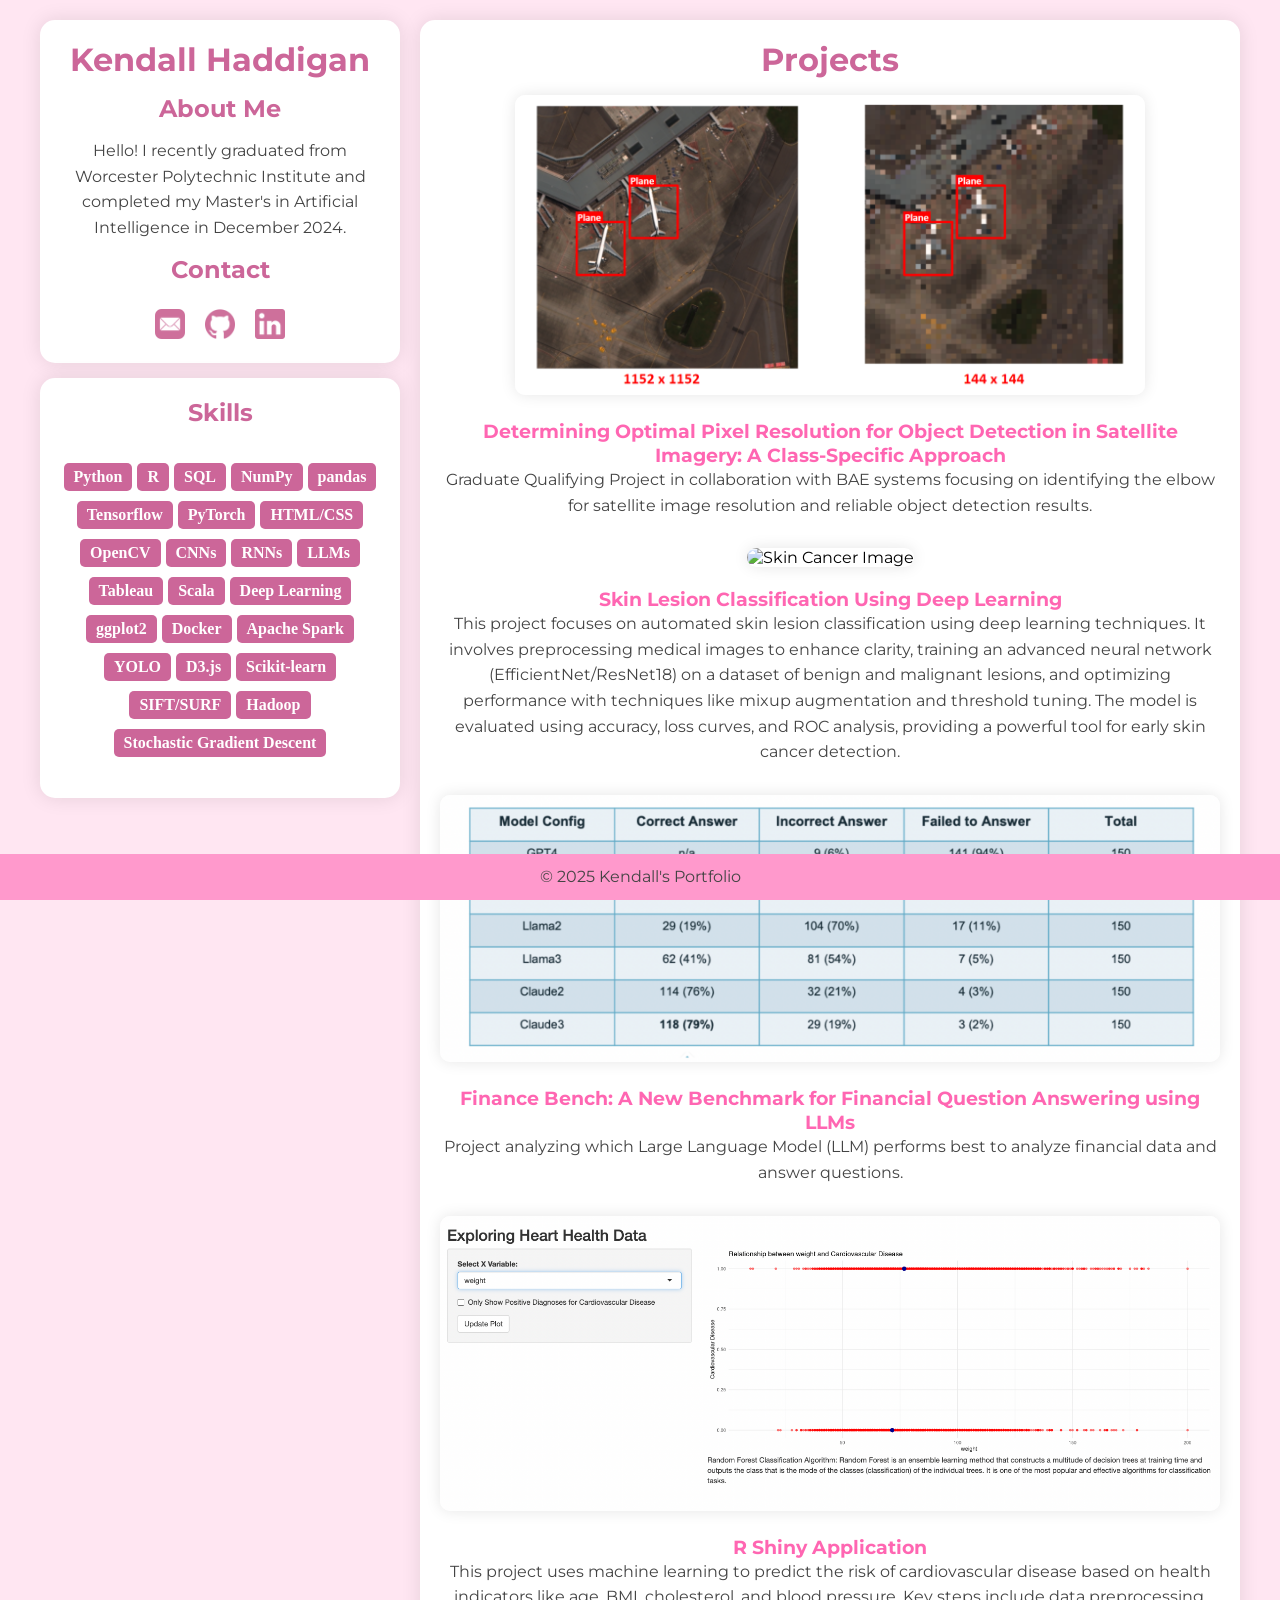
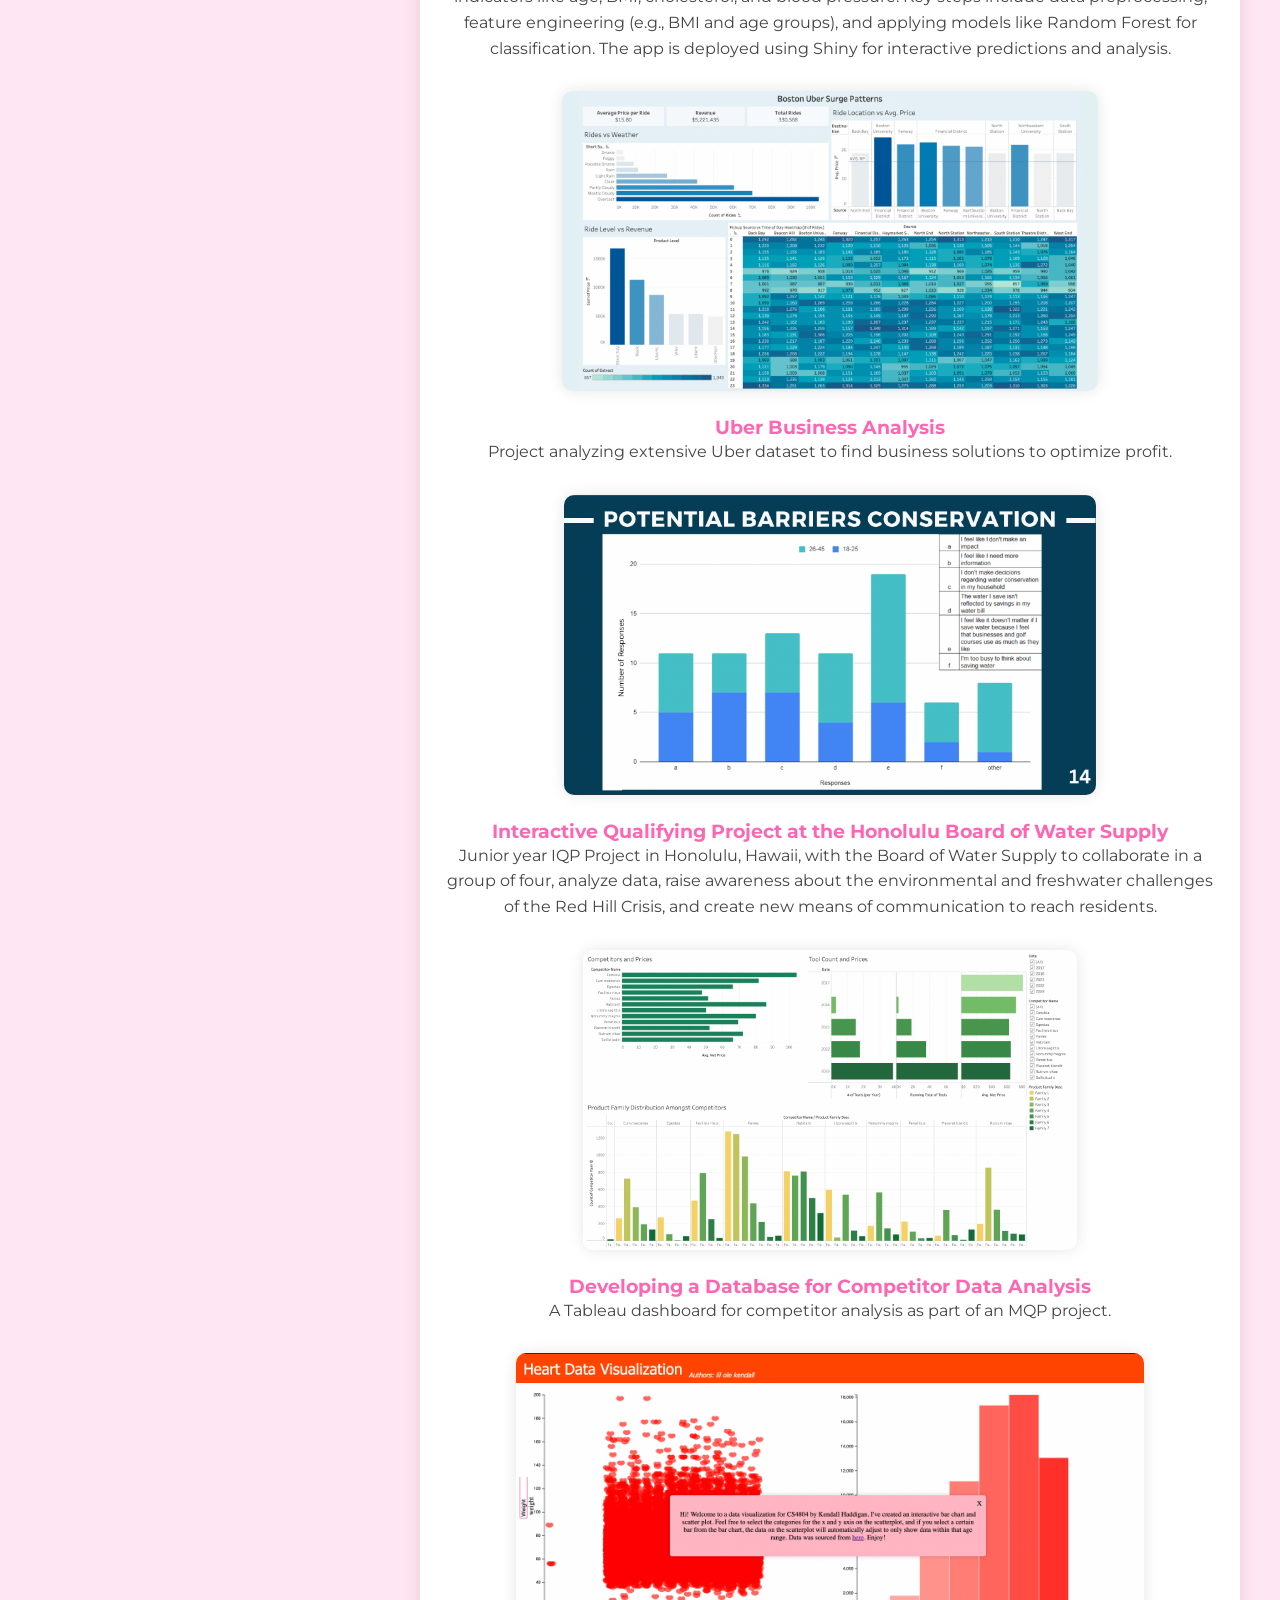
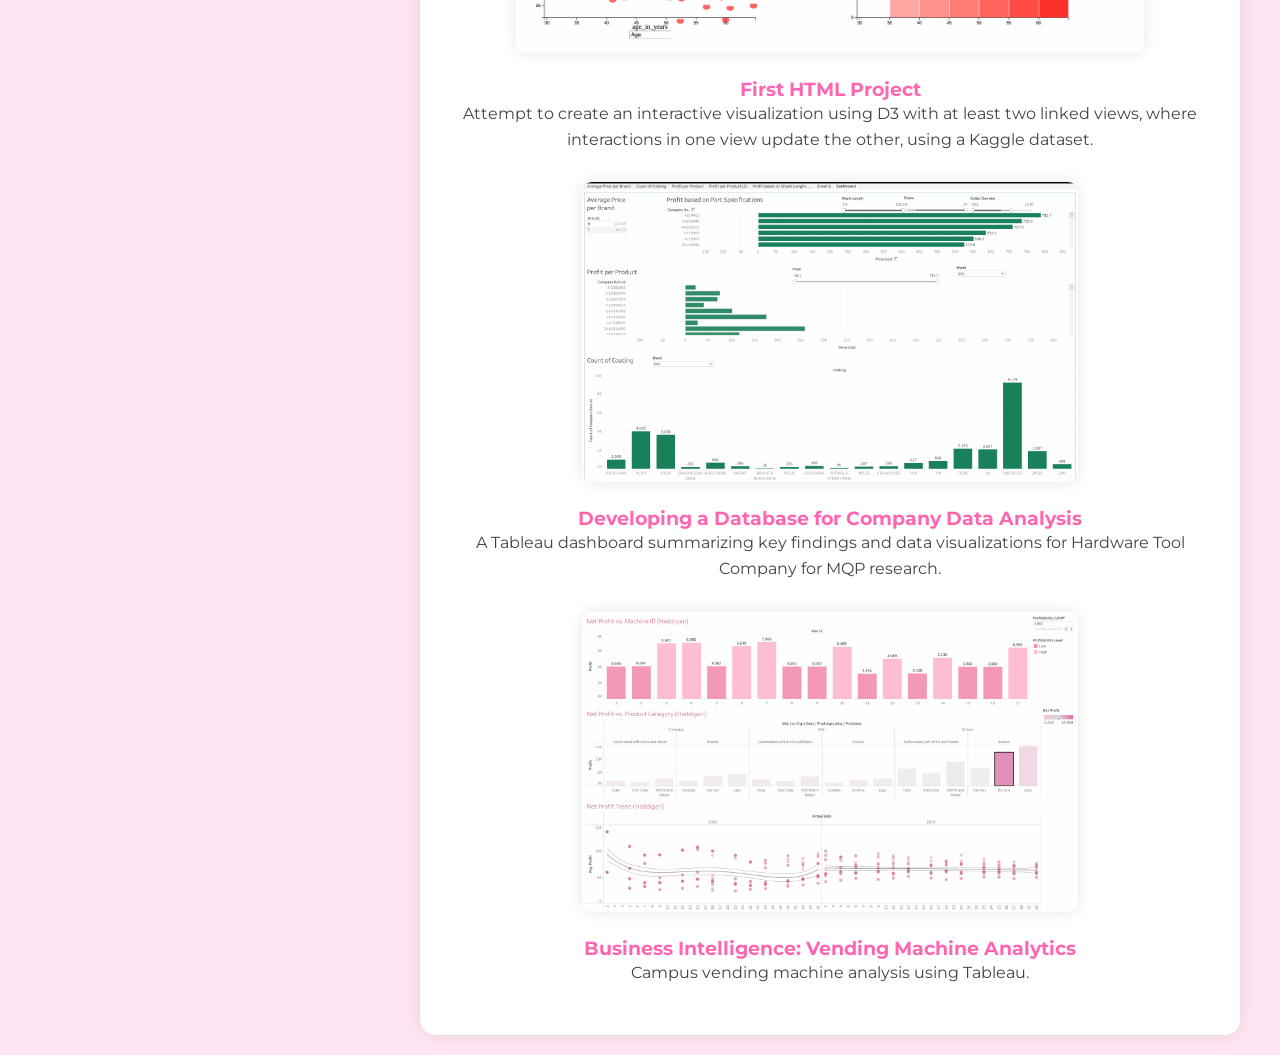
==== index.html @ d8deb527 "index.html" ====
<!DOCTYPE html>
<html lang="en">
<head>
  <meta charset="UTF-8">
  <meta name="viewport" content="width=device-width, initial-scale=1.0">
  <title>Kendall's Portfolio</title>

  <!-- Google Fonts: Montserrat -->
  <link href="https://fonts.googleapis.com/css2?family=Montserrat:wght@300;400;700&display=swap" rel="stylesheet">

  <style>
    body {
      font-family: 'Montserrat', sans-serif;
      background-color: #ffe6f2;
      margin: 0;
      padding: 20px;
      display: flex;
      justify-content: center;
      align-items: flex-start;
      gap: 20px;
      max-width: 1200px;
      margin: 0 auto;
    }

    .side-boxes {
      width: 30%;
      display: flex;
      flex-direction: column;
      gap: 15px;
    }

    .about-contact-box {
      padding: 20px;
      background-color: white;
      border-radius: 15px;
      box-shadow: 0 0 20px rgba(0, 0, 0, 0.1);
      display: flex;
      flex-direction: column;
      gap: 15px;
    }

    .projects-box {
      flex: 1;
      padding: 20px;
      background-color: white;
      border-radius: 15px;
      box-shadow: 0 0 20px rgba(0, 0, 0, 0.1);
      overflow-y: auto;
    }

    h1, h2 {
      color: #cc6699;
      text-align: center;
      margin: 0;
    }

    p {
      color: #444;
      line-height: 1.6;
      text-align: center;
      margin: 0;
    }

    .skills-list {
      text-align: center;
      font-weight: bold;
    }

    .skills-list li {
      font-family: 'Monaco';
      color: white;
      background-color: #cc6699;
      padding: 5px 10px;
      margin: 5px 0;
      display: inline-block;
      border-radius: 5px;
      transition: background-color 0.3s, transform 0.2s;
    }
    
    .skills-list li:hover {
      background-color: #ff99cc; 
      transform: scale(1.05);
      box-shadow: 0 4px 8px rgba(0, 0, 0, 0.2);
    }


    ul {
      list-style-type: none;
      padding: 0;
    }

    .project-item {
      margin-bottom: 30px;
      text-align: center;
    }

    .project-item img {
      max-width: 100%;
      height: auto;
      max-height: 300px;
      margin-bottom: 10px;
      border-radius: 10px;
      box-shadow: 0 0 15px rgba(0, 0, 0, 0.1);
    }

    .project-item a {
      display: block;
      color: #ff66b2;
      font-weight: bold;
      font-size: 1.2rem;
      text-decoration: none;
      margin-top: 10px;
    }

    .project-item a:hover {
      text-decoration: underline;
    }

    .social-icons {
      display: flex;
      justify-content: center;
      gap: 20px;
      margin-top: 10px;
    }

    .social-icons a {
      display: inline-block;
    }

    .social-icons img {
      width: 30px;
      height: 30px;
      filter: invert(54%) sepia(33%) saturate(596%) hue-rotate(280deg) brightness(92%) contrast(95%);
      transition: transform 0.2s, filter 0.2s; 
    }
    
    .social-icons img:hover {
      transform: scale(1.1); /* Scale effect */
      filter: invert(54%) sepia(33%) saturate(596%) hue-rotate(280deg) brightness(120%) contrast(95%); 
    }

    footer {
      text-align: center;
      padding: 10px;
      background-color: #ff99cc;
      color: white;
      position: fixed;
      bottom: 0;
      width: 100%;
    }

    /* Responsive Design */
    @media (max-width: 800px) {
      body {
        flex-direction: column;
        align-items: center;
      }

      .side-boxes, .projects-box {
        width: 100%;
        margin: 15px 0;
      }
    }
  </style>
</head>
<body>

  <div class="side-boxes">
    <div class="about-contact-box">
      <h1>Kendall Haddigan</h1>
      <h2>About Me</h2>
      <p>Hello! I recently graduated from Worcester Polytechnic Institute and completed my Master's in Artificial Intelligence in December 2024.</p>
      
      <h2>Contact</h2>
      <div class="social-icons">
        <a href="mailto:kendall.haddigan@gmail.com" target="_blank">
          <img src="images/square email.png" alt="Email Icon">
        </a>
        <a href="https://github.com/kendallh78" target="_blank">
          <img src="images/github.png" alt="GitHub Icon">
        </a>
        <a href="https://www.linkedin.com/in/kendall-haddigan-3b828a31b/" target="_blank">
          <img src="images/linkedinblack.png" alt="LinkedIn Icon">
        </a>
      </div>
    </div>

    <!-- Skills Box -->
    <div class="about-contact-box">
      <h2>Skills</h2>
      <ul class="skills-list">
        <li>Python</li>
        <li>R</li>
        <li>SQL</li>
        <li>NumPy</li>
        <li>pandas</li>
        <li>Tensorflow</li>
        <li>PyTorch</li>
        <li>HTML/CSS</li>
        <li>OpenCV</li>
        <li>CNNs</li>
        <li>RNNs</li>
        <li>LLMs</li>
        <li>Tableau</li>
        <li>Scala</li>
        <li>Deep Learning</li>
        <li>ggplot2</li>
        <li>Docker</li>
        <li>Apache Spark</li>
        <li>YOLO</li>
        <li>D3.js</li>
        <li>Scikit-learn</li>
        <li>SIFT/SURF</li>
        <li>Hadoop</li>
        <li>Stochastic Gradient Descent</li>

      </ul>
    </div>
  </div>
  
  
  <div class="projects-box">
    <h1>Projects</h1>
    <ul>

    <li class="project-item">
    <img src="images/Satellite Image Object Detection.png" alt="BAE Image">
    <a href="https://github.com/johnprom/bae-systems-gqp-24" target="_blank">Determining Optimal Pixel Resolution for Object Detection in Satellite Imagery: A Class-Specific Approach</a>
    <p>Graduate Qualifying Project in collaboration with BAE systems focusing on identifying the elbow for satellite image resolution and reliable object detection results.</p>
  </li>

  <li class="project-item">
    <img src="Example Hair Removal Preprocessing" alt="Skin Cancer Image">
    <a href="https://github.com/kendallh78/Skin-Cancer-Image-Classification" target="_blank">Skin Lesion Classification Using Deep Learning</a>
    <p>This project focuses on automated skin lesion classification using deep learning techniques. It involves preprocessing medical images to enhance clarity, training an advanced neural network (EfficientNet/ResNet18) on a dataset of benign and malignant lesions, and optimizing performance with techniques like mixup augmentation and threshold tuning. The model is evaluated using accuracy, loss curves, and ROC analysis, providing a powerful tool for early skin cancer detection.</p>
  </li>

  <li class="project-item">
    <img src="images/Financial Questions LLMs.png" alt="Project 7 Image">
    <a href="https://www.overleaf.com/read/skxcwfkbkxyy#6de647" target="_blank">Finance Bench: A New Benchmark for Financial Question Answering using LLMs</a>
    <p>Project analyzing which Large Language Model (LLM) performs best to analyze financial data and answer questions.</p>
  </li>

  <li class="project-item">
    <img src="images/RShiny App.png" alt="Project 1 Image">
    <a href="https://l1l197-kendallh78.shinyapps.io/r_shiny/" target="_blank">R Shiny Application</a>
    <p>This project uses machine learning to predict the risk of cardiovascular disease based on health indicators like age, BMI, cholesterol, and blood pressure. Key steps include data preprocessing, feature engineering (e.g., BMI and age groups), and applying models like Random Forest for classification. The app is deployed using Shiny for interactive predictions and analysis.</p>
  </li>

  <li class="project-item">
    <img src="images/Uber.png" alt="Project 8 Image">
    <a href="https://docs.google.com/presentation/d/1i0IDJRD3Fgem1OZl95vP1CrycOi2n9uCUO3fP23TTro/edit?usp=sharing" target="_blank">Uber Business Analysis</a>
    <p>Project analyzing extensive Uber dataset to find business solutions to optimize profit.</p>
  </li>

  <li class="project-item">
    <img src="images/BWS.png" alt="Project 8 Image">
    <a href="https://wp.wpi.edu/hawaii/enhancing-outreach-to-promote-water-conservation-practices-on-oahu/" target="_blank">Interactive Qualifying Project at the Honolulu Board of Water Supply</a>
    <p>Junior year IQP Project in Honolulu, Hawaii, with the Board of Water Supply to collaborate in a group of four, analyze data, raise awareness about the environmental and freshwater challenges of the Red Hill Crisis, and create new means of communication to reach residents.</p>
  </li>

  <li class="project-item">
    <img src="images/Competitor Dashboard.png" alt="Project 3 Image">
    <a href="https://public.tableau.com/views/MQPCompetitorDashboard/CompetitorAnalysisDashboard" target="_blank">Developing a Database for Competitor Data Analysis</a>
    <p>A Tableau dashboard for competitor analysis as part of an MQP project.</p>
  </li>

  <li class="project-item">
    <img src="images/Heart Data Visualization.png" alt="Project 2 Image">
    <a href="https://well-omniscient-archer.glitch.me/" target="_blank">First HTML Project</a>
    <p>Attempt to create an interactive visualization using D3 with at least two linked views, where interactions in one view update the other, using a Kaggle dataset.</p>
  </li>

  <!-- Remaining projects (if any were missed) -->
  <li class="project-item">
    <img src="images/MQP Dashboard.png" alt="Project 4 Image">
    <a href="https://public.tableau.com/views/MQPTableau/Dashboard" target="_blank">Developing a Database for Company Data Analysis</a>
    <p>A Tableau dashboard summarizing key findings and data visualizations for Hardware Tool Company for MQP research.</p>
  </li>

  <li class="project-item">
    <img src="images/Vending Machine Analytics.png" alt="Project 5 Image">
    <a href="https://public.tableau.com/shared/2TJ4TBJYQ" target="_blank">Business Intelligence: Vending Machine Analytics</a>
    <p>Campus vending machine analysis using Tableau.</p>
  </li>
</ul>

      
  </div>

  <footer>
    <p>&copy; 2025 Kendall's Portfolio</p>
  </footer>

  <script>
    function openEmail() {
      window.open('mailto:kendall.haddigan@gmail.com', '_blank');
    }
  </script>

</body>
</html>
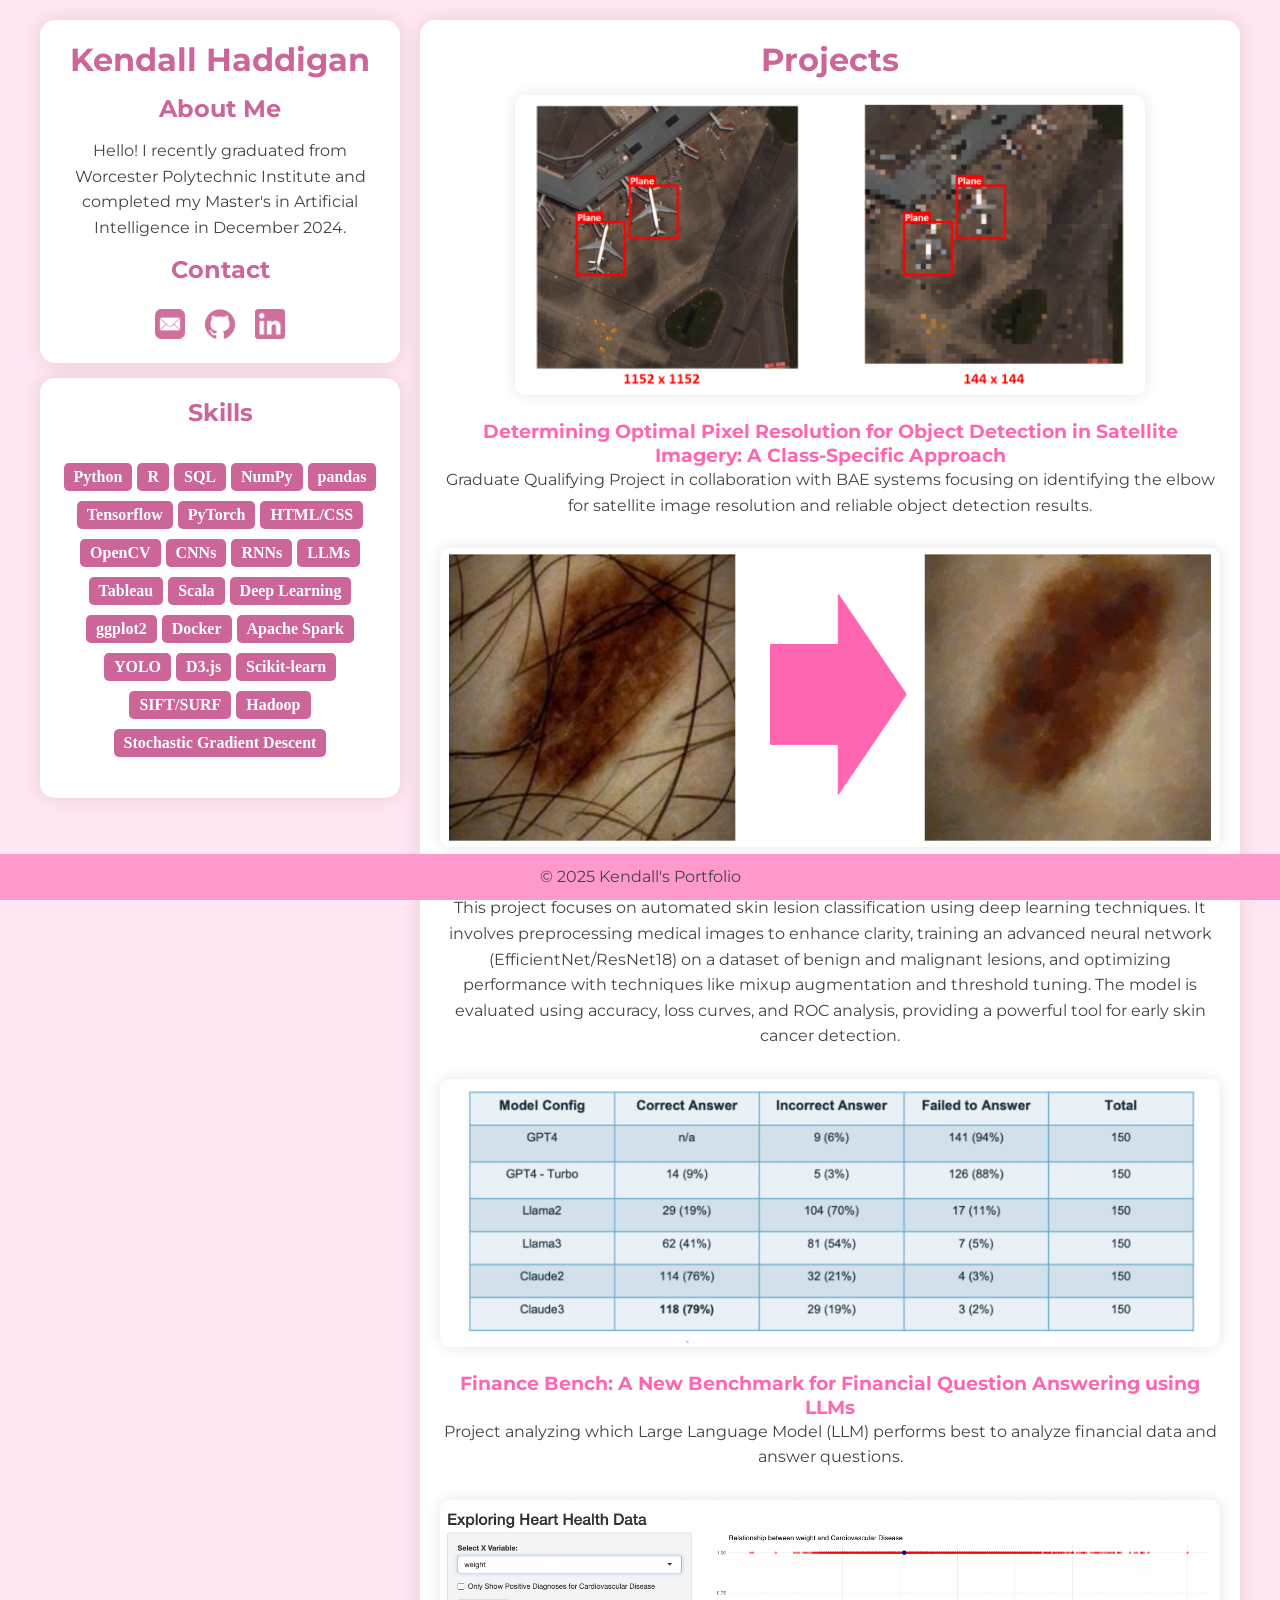
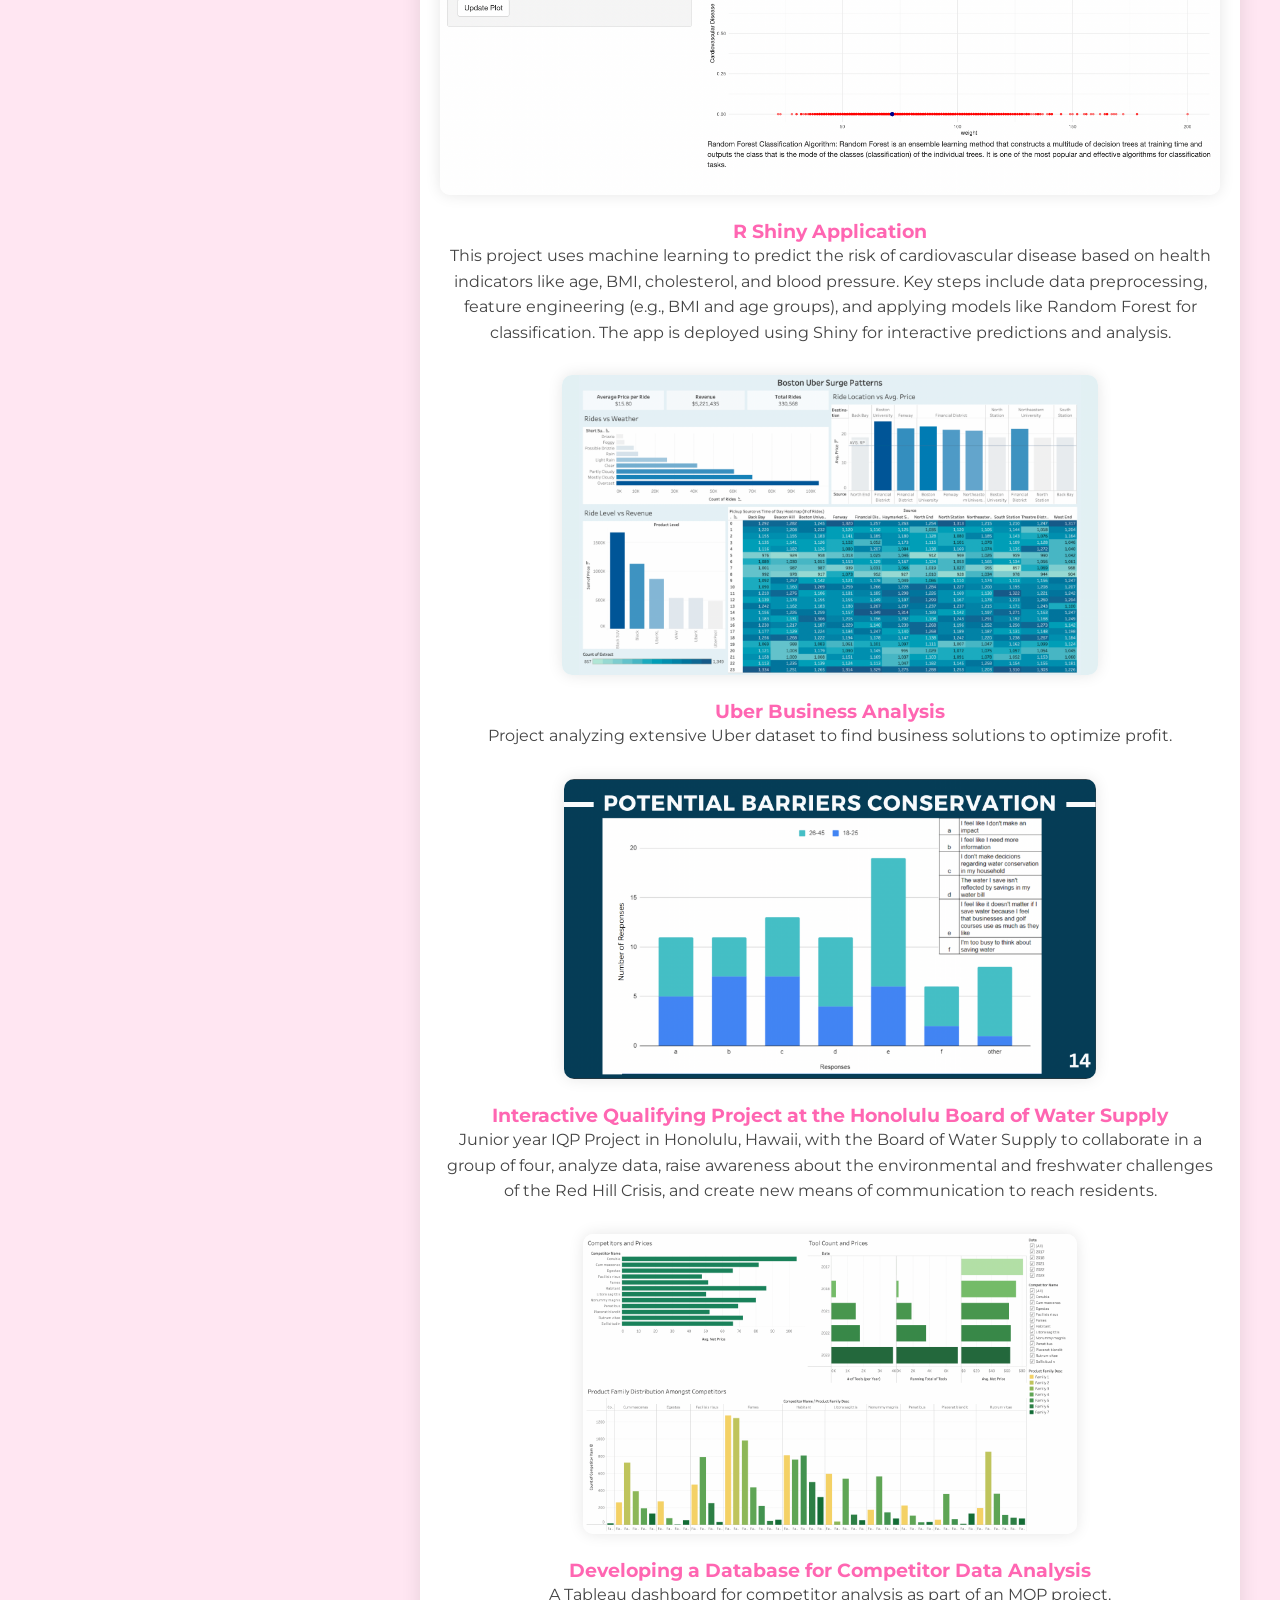
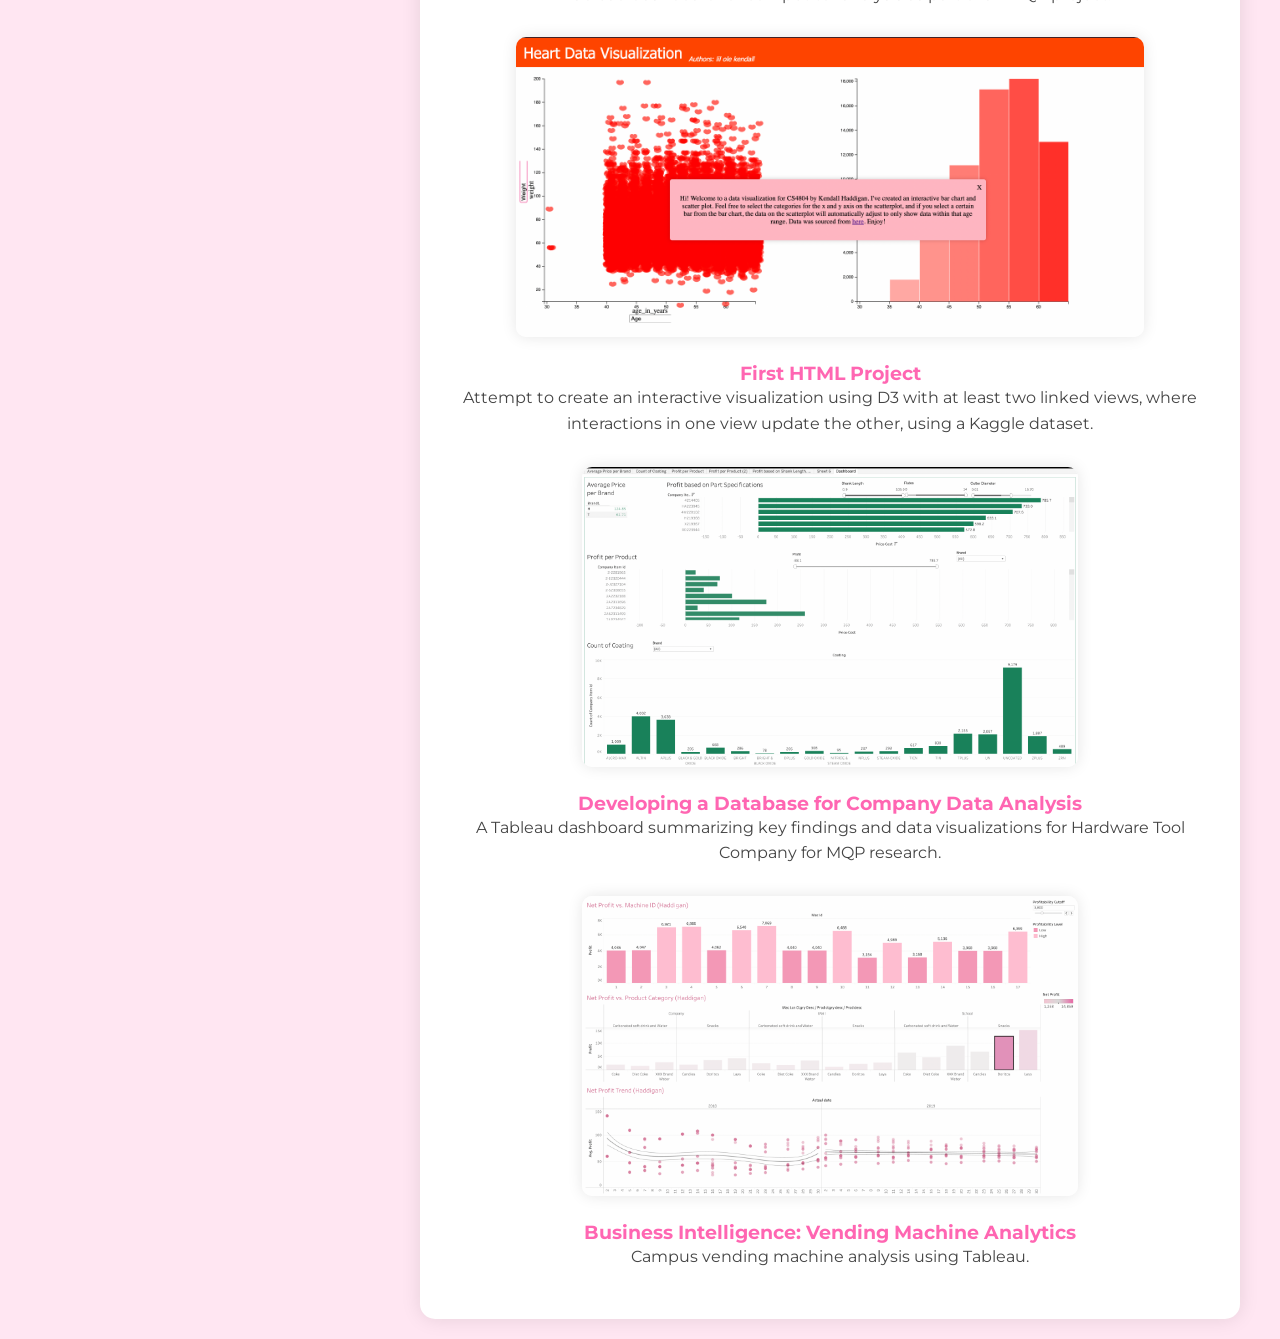
==== commit 2a2f98f1: "index.html" ====
--- a/index.html
+++ b/index.html
@@ -230,7 +230,7 @@
   </li>
 
   <li class="project-item">
-    <img src="Example Hair Removal Preprocessing" alt="Skin Cancer Image">
+    <img src="images/Skin Cancer Preprocessing.png" alt="Skin Cancer Image">
     <a href="https://github.com/kendallh78/Skin-Cancer-Image-Classification" target="_blank">Skin Lesion Classification Using Deep Learning</a>
     <p>This project focuses on automated skin lesion classification using deep learning techniques. It involves preprocessing medical images to enhance clarity, training an advanced neural network (EfficientNet/ResNet18) on a dataset of benign and malignant lesions, and optimizing performance with techniques like mixup augmentation and threshold tuning. The model is evaluated using accuracy, loss curves, and ROC analysis, providing a powerful tool for early skin cancer detection.</p>
   </li>
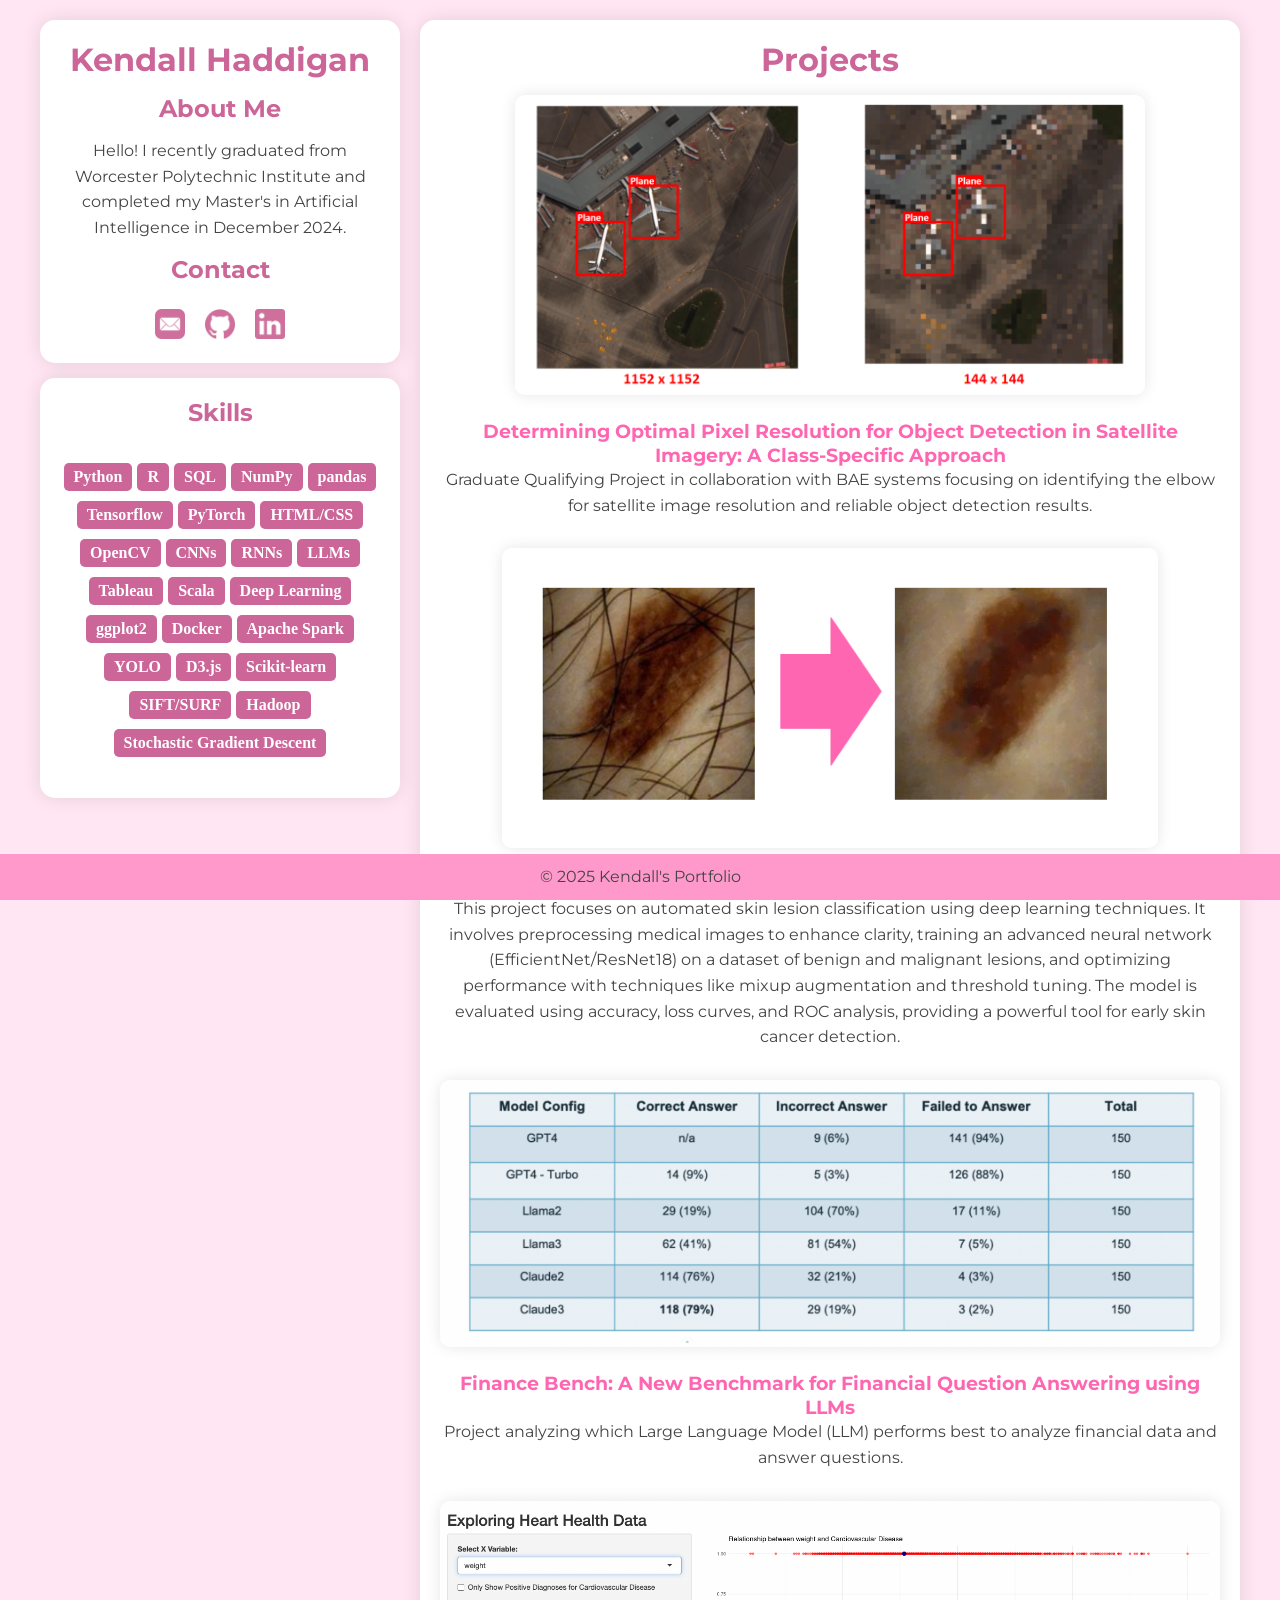
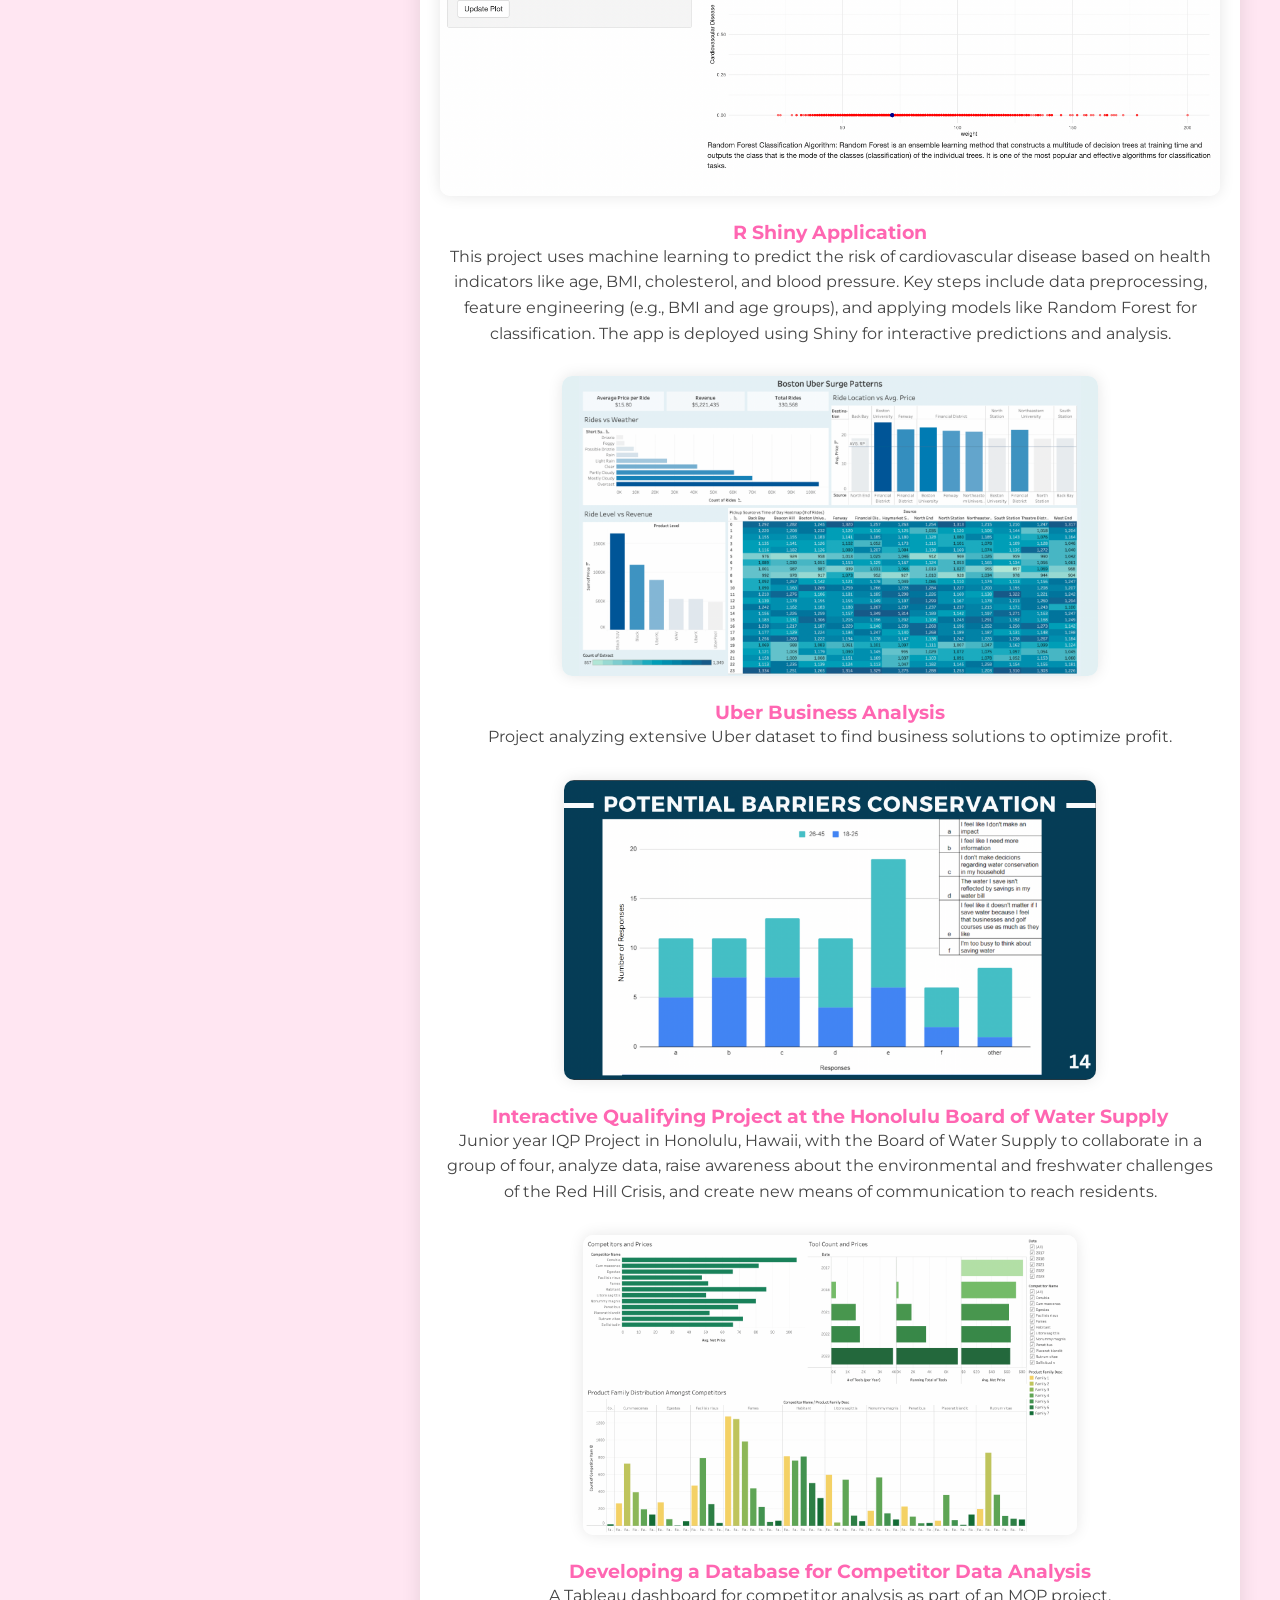
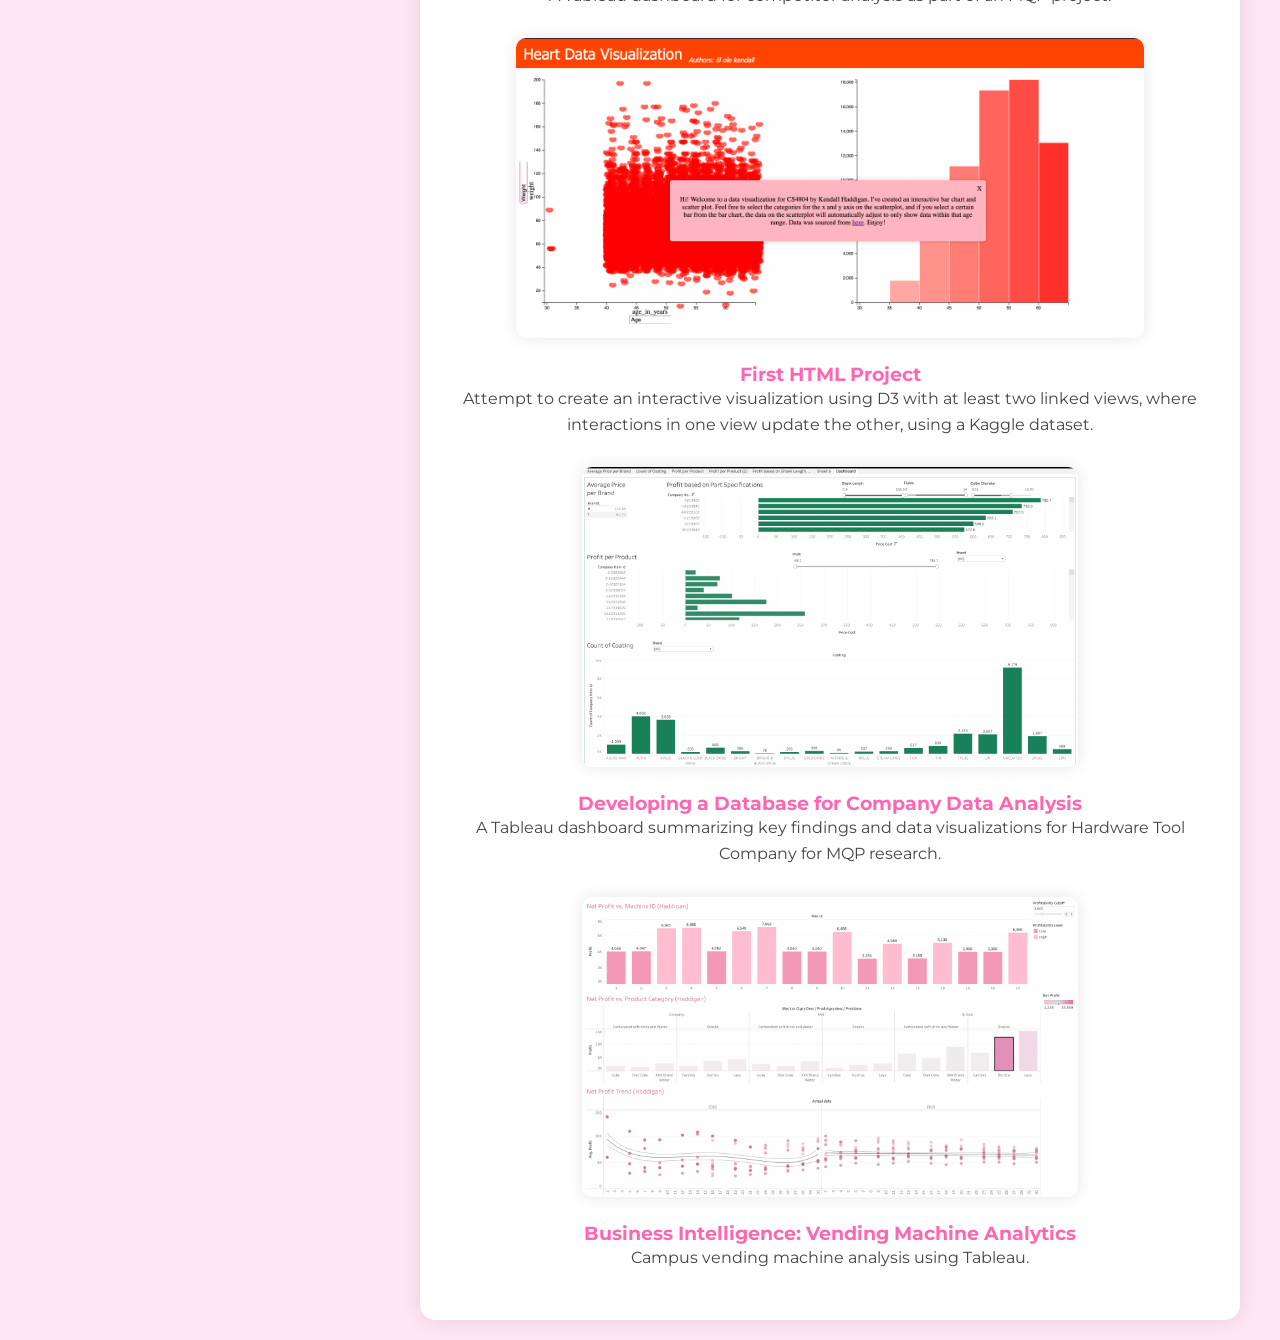
==== commit fb88581c: "index.html" ====
--- a/index.html
+++ b/index.html
@@ -230,7 +230,7 @@
   </li>
 
   <li class="project-item">
-    <img src="images/Skin Cancer Preprocessing.png" alt="Skin Cancer Image">
+    <img src="images/Skin Lesion Preprocess.png" alt="Skin Cancer Image">
     <a href="https://github.com/kendallh78/Skin-Cancer-Image-Classification" target="_blank">Skin Lesion Classification Using Deep Learning</a>
     <p>This project focuses on automated skin lesion classification using deep learning techniques. It involves preprocessing medical images to enhance clarity, training an advanced neural network (EfficientNet/ResNet18) on a dataset of benign and malignant lesions, and optimizing performance with techniques like mixup augmentation and threshold tuning. The model is evaluated using accuracy, loss curves, and ROC analysis, providing a powerful tool for early skin cancer detection.</p>
   </li>
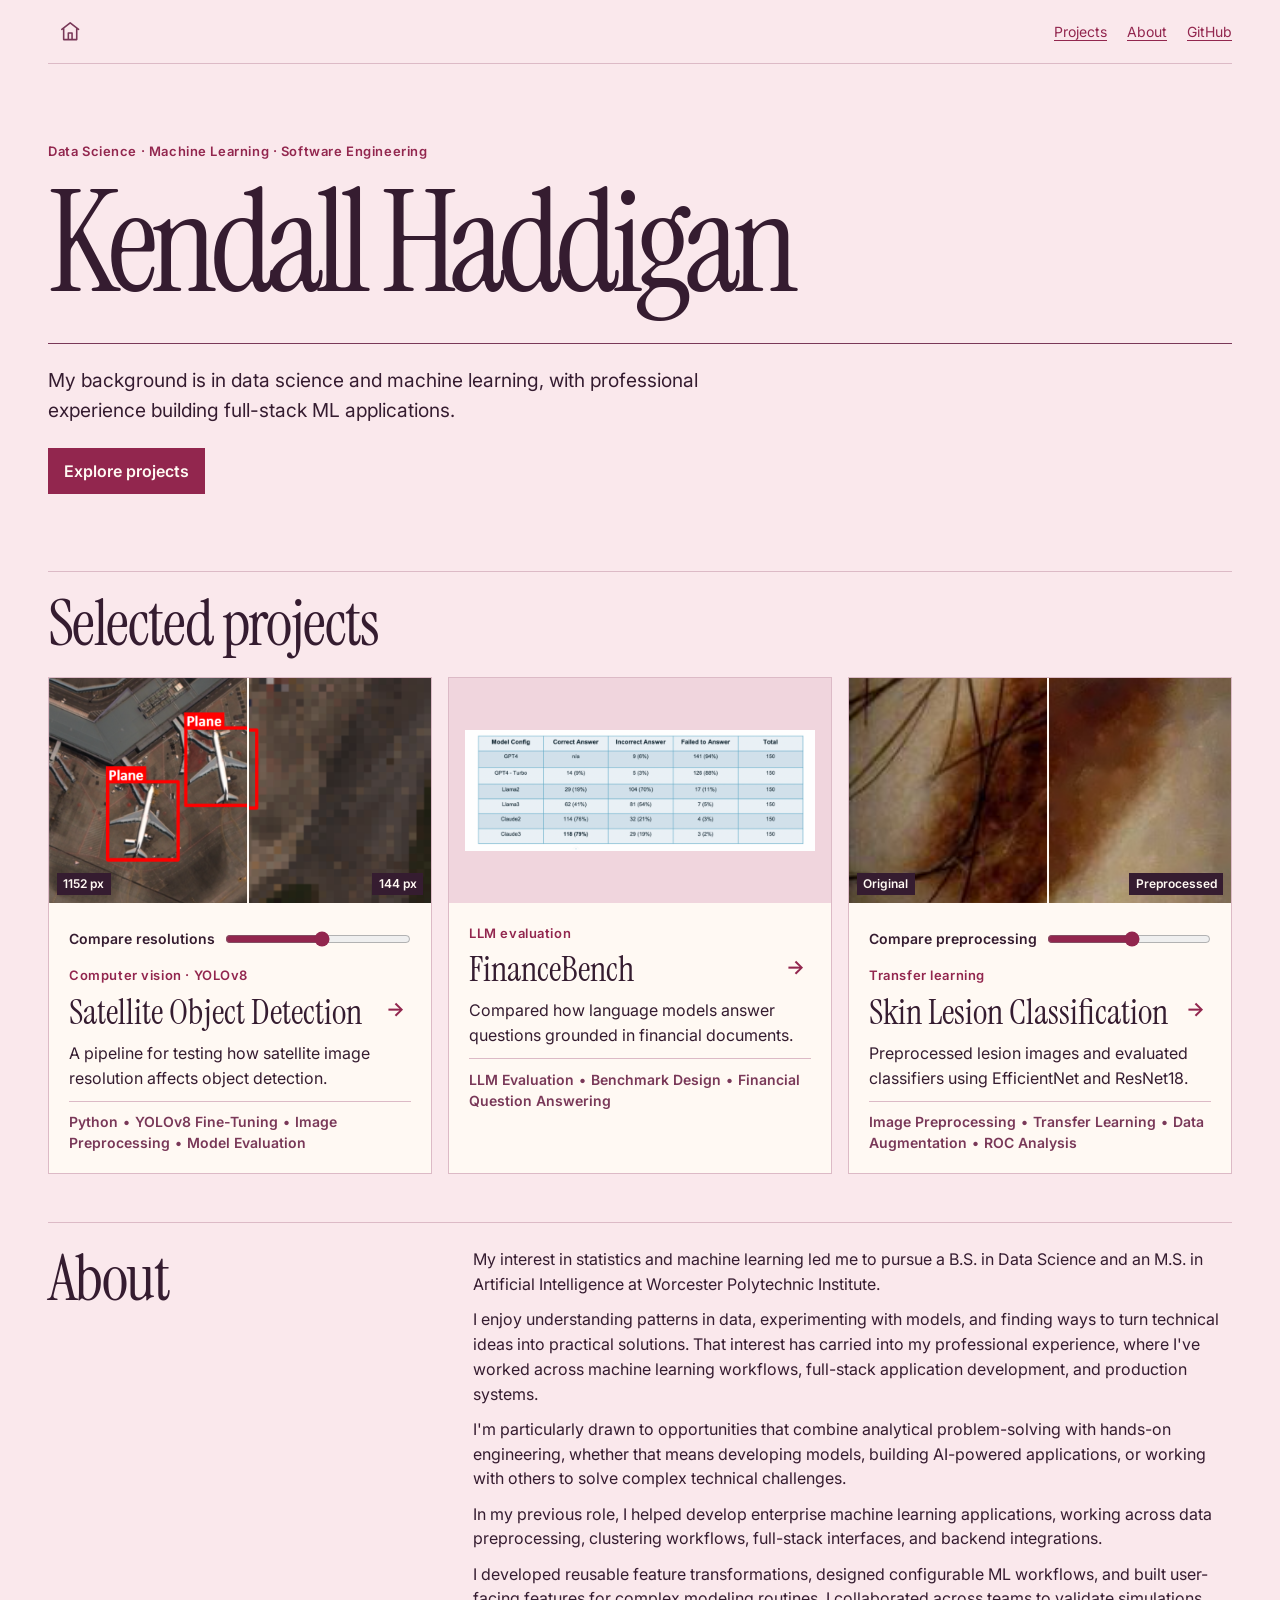
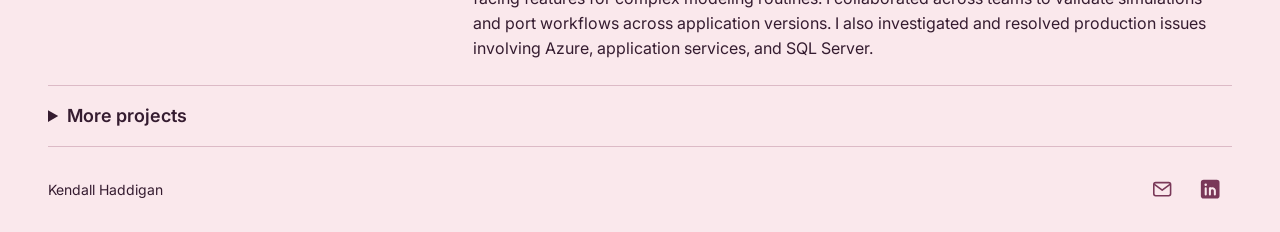
==== commit 52fd1ec1: "redesign" ====
--- a/index.html
+++ b/index.html
@@ -1,302 +1,140 @@
-<!DOCTYPE html>
+<!doctype html>
 <html lang="en">
 <head>
-  <meta charset="UTF-8">
-  <meta name="viewport" content="width=device-width, initial-scale=1.0">
-  <title>Kendall's Portfolio</title>
-
-  <!-- Google Fonts: Montserrat -->
-  <link href="https://fonts.googleapis.com/css2?family=Montserrat:wght@300;400;700&display=swap" rel="stylesheet">
-
-  <style>
-    body {
-      font-family: 'Montserrat', sans-serif;
-      background-color: #ffe6f2;
-      margin: 0;
-      padding: 20px;
-      display: flex;
-      justify-content: center;
-      align-items: flex-start;
-      gap: 20px;
-      max-width: 1200px;
-      margin: 0 auto;
-    }
-
-    .side-boxes {
-      width: 30%;
-      display: flex;
-      flex-direction: column;
-      gap: 15px;
-    }
-
-    .about-contact-box {
-      padding: 20px;
-      background-color: white;
-      border-radius: 15px;
-      box-shadow: 0 0 20px rgba(0, 0, 0, 0.1);
-      display: flex;
-      flex-direction: column;
-      gap: 15px;
-    }
-
-    .projects-box {
-      flex: 1;
-      padding: 20px;
-      background-color: white;
-      border-radius: 15px;
-      box-shadow: 0 0 20px rgba(0, 0, 0, 0.1);
-      overflow-y: auto;
-    }
-
-    h1, h2 {
-      color: #cc6699;
-      text-align: center;
-      margin: 0;
-    }
-
-    p {
-      color: #444;
-      line-height: 1.6;
-      text-align: center;
-      margin: 0;
-    }
-
-    .skills-list {
-      text-align: center;
-      font-weight: bold;
-    }
-
-    .skills-list li {
-      font-family: 'Monaco';
-      color: white;
-      background-color: #cc6699;
-      padding: 5px 10px;
-      margin: 5px 0;
-      display: inline-block;
-      border-radius: 5px;
-      transition: background-color 0.3s, transform 0.2s;
-    }
-    
-    .skills-list li:hover {
-      background-color: #ff99cc; 
-      transform: scale(1.05);
-      box-shadow: 0 4px 8px rgba(0, 0, 0, 0.2);
-    }
-
-
-    ul {
-      list-style-type: none;
-      padding: 0;
-    }
-
-    .project-item {
-      margin-bottom: 30px;
-      text-align: center;
-    }
-
-    .project-item img {
-      max-width: 100%;
-      height: auto;
-      max-height: 300px;
-      margin-bottom: 10px;
-      border-radius: 10px;
-      box-shadow: 0 0 15px rgba(0, 0, 0, 0.1);
-    }
-
-    .project-item a {
-      display: block;
-      color: #ff66b2;
-      font-weight: bold;
-      font-size: 1.2rem;
-      text-decoration: none;
-      margin-top: 10px;
-    }
-
-    .project-item a:hover {
-      text-decoration: underline;
-    }
-
-    .social-icons {
-      display: flex;
-      justify-content: center;
-      gap: 20px;
-      margin-top: 10px;
-    }
-
-    .social-icons a {
-      display: inline-block;
-    }
-
-    .social-icons img {
-      width: 30px;
-      height: 30px;
-      filter: invert(54%) sepia(33%) saturate(596%) hue-rotate(280deg) brightness(92%) contrast(95%);
-      transition: transform 0.2s, filter 0.2s; 
-    }
-    
-    .social-icons img:hover {
-      transform: scale(1.1); /* Scale effect */
-      filter: invert(54%) sepia(33%) saturate(596%) hue-rotate(280deg) brightness(120%) contrast(95%); 
-    }
-
-    footer {
-      text-align: center;
-      padding: 10px;
-      background-color: #ff99cc;
-      color: white;
-      position: fixed;
-      bottom: 0;
-      width: 100%;
-    }
-
-    /* Responsive Design */
-    @media (max-width: 800px) {
-      body {
-        flex-direction: column;
-        align-items: center;
-      }
-
-      .side-boxes, .projects-box {
-        width: 100%;
-        margin: 15px 0;
-      }
-    }
-  </style>
+  <meta charset="utf-8">
+  <meta name="viewport" content="width=device-width, initial-scale=1">
+  <meta name="description" content="Kendall Haddigan’s portfolio of data science, machine learning, and software engineering.">
+  <title>Kendall Haddigan | Data Science, Machine Learning &amp; Software Engineering</title>
+  <link rel="stylesheet" href="./styles.css">
+  <script src="./portfolio.js" defer></script>
 </head>
 <body>
-
-  <div class="side-boxes">
-    <div class="about-contact-box">
-      <h1>Kendall Haddigan</h1>
-      <h2>About Me</h2>
-      <p>Hello! I recently graduated from Worcester Polytechnic Institute and completed my Master's in Artificial Intelligence in December 2024.</p>
-      
-      <h2>Contact</h2>
-      <div class="social-icons">
-        <a href="mailto:kendall.haddigan@gmail.com" target="_blank">
-          <img src="images/square email.png" alt="Email Icon">
-        </a>
-        <a href="https://github.com/kendallh78" target="_blank">
-          <img src="images/github.png" alt="GitHub Icon">
-        </a>
-        <a href="https://www.linkedin.com/in/kendall-haddigan-3b828a31b/" target="_blank">
-          <img src="images/linkedinblack.png" alt="LinkedIn Icon">
-        </a>
+  <a class="skip-link" href="#main">Skip to content</a>
+  <header class="site-header wrap">
+    <a class="home-link" href="./index.html" aria-label="Home">
+      <svg viewBox="0 0 24 24" fill="none" stroke="currentColor" stroke-width="1.7" stroke-linecap="round" stroke-linejoin="round" aria-hidden="true" focusable="false">
+        <path d="m3 10 9-7 9 7M5 9v12h14V9M10 21v-7h4v7"/>
+      </svg>
+    </a>
+    <nav aria-label="Main navigation">
+      <a href="#work">Projects</a>
+      <a href="#about">About</a>
+      <a href="https://github.com/kendallh78">GitHub</a>
+    </nav>
+  </header>
+  <main class="wrap" id="main">
+    <section class="hero" aria-labelledby="name">
+      <div class="hero-copy">
+        <p class="eyebrow">Data Science · Machine Learning · Software Engineering</p>
+        <h1 id="name">Kendall Haddigan</h1>
+        <div class="hero-crease" aria-hidden="true"></div>
+        <p class="intro">My background is in data science and machine learning, with professional experience building full-stack ML applications.</p>
+        <a class="button" href="#work">Explore projects</a>
       </div>
-    </div>
-
-    <!-- Skills Box -->
-    <div class="about-contact-box">
-      <h2>Skills</h2>
-      <ul class="skills-list">
-        <li>Python</li>
-        <li>R</li>
-        <li>SQL</li>
-        <li>NumPy</li>
-        <li>pandas</li>
-        <li>Tensorflow</li>
-        <li>PyTorch</li>
-        <li>HTML/CSS</li>
-        <li>OpenCV</li>
-        <li>CNNs</li>
-        <li>RNNs</li>
-        <li>LLMs</li>
-        <li>Tableau</li>
-        <li>Scala</li>
-        <li>Deep Learning</li>
-        <li>ggplot2</li>
-        <li>Docker</li>
-        <li>Apache Spark</li>
-        <li>YOLO</li>
-        <li>D3.js</li>
-        <li>Scikit-learn</li>
-        <li>SIFT/SURF</li>
-        <li>Hadoop</li>
-        <li>Stochastic Gradient Descent</li>
-
+    </section>
+    <section id="work" aria-labelledby="work-title">
+      <div class="section-heading"><h2 id="work-title">Selected projects</h2></div>
+      <div class="project-grid">
+        <article class="project">
+          <div class="comparison project-image satellite-transition" id="satellite-comparison">
+            <img src="./images/satellite-144.png" alt="Lower-resolution satellite crop with two annotated planes">
+            <img class="comparison-layer" src="./images/satellite-1152.png" alt="Higher-resolution view of the same scene">
+            <span class="comparison-line" aria-hidden="true"></span>
+            <span class="image-label image-label-left" aria-hidden="true">1152 px</span>
+            <span class="image-label image-label-right" aria-hidden="true">144 px</span>
+          </div>
+          <div class="project-copy">
+            <div class="compare-control" hidden>
+              <label for="resolution">Compare resolutions</label>
+              <input id="resolution" type="range" aria-controls="satellite-comparison" data-comparison-label="higher-resolution view" min="0" max="100" value="52" aria-valuetext="52% higher-resolution view">
+            </div>
+            <p class="eyebrow">Computer vision · YOLOv8</p>
+            <div class="project-title">
+              <h3>Satellite Object Detection</h3>
+              <a class="project-arrow" href="./satellite.html" aria-label="Open Satellite Object Detection case study"><span aria-hidden="true">→</span></a>
+            </div>
+            <p>A pipeline for testing how satellite image resolution affects object detection.</p>
+            <p class="project-skills">Python<span class="skill-separator" aria-hidden="true">•</span><span class="skill-pause">, </span>YOLOv8 Fine-Tuning<span class="skill-separator" aria-hidden="true">•</span><span class="skill-pause">, </span>Image Preprocessing<span class="skill-separator" aria-hidden="true">•</span><span class="skill-pause">, </span>Model Evaluation</p>
+          </div>
+        </article>
+        <article class="project">
+          <div class="project-image project-image-paper">
+            <img class="financebench-transition" src="./images/Financial%20Questions%20LLMs.png" alt="Figure from the FinanceBench project" loading="lazy">
+          </div>
+          <div class="project-copy">
+            <p class="eyebrow">LLM evaluation</p>
+            <div class="project-title">
+              <h3>FinanceBench</h3>
+              <a class="project-arrow" href="./financebench.html" aria-label="Open FinanceBench case study"><span aria-hidden="true">→</span></a>
+            </div>
+            <p>Compared how language models answer questions grounded in financial documents.</p>
+            <p class="project-skills">LLM Evaluation<span class="skill-separator" aria-hidden="true">•</span><span class="skill-pause">, </span>Benchmark Design<span class="skill-separator" aria-hidden="true">•</span><span class="skill-pause">, </span>Financial Question Answering</p>
+          </div>
+        </article>
+        <article class="project">
+          <div class="comparison project-image lesion-transition" id="lesion-comparison">
+            <img src="./images/lesion-after.png" alt="Lesion image after hair removal">
+            <img class="comparison-layer" src="./images/lesion-before.png" alt="Original lesion image with hair visible">
+            <span class="comparison-line" aria-hidden="true"></span>
+            <span class="image-label image-label-left" aria-hidden="true">Original</span>
+            <span class="image-label image-label-right" aria-hidden="true">Preprocessed</span>
+          </div>
+          <div class="project-copy">
+            <div class="compare-control" hidden>
+              <label for="lesion-split">Compare preprocessing</label>
+              <input id="lesion-split" type="range" min="0" max="100" value="52" aria-controls="lesion-comparison" data-comparison-label="original image" aria-valuetext="52% original image">
+            </div>
+            <p class="eyebrow">Transfer learning</p>
+            <div class="project-title">
+              <h3>Skin Lesion Classification</h3>
+              <a class="project-arrow" href="./skin-lesion.html" aria-label="Open Skin Lesion Classification case study"><span aria-hidden="true">→</span></a>
+            </div>
+            <p>Preprocessed lesion images and evaluated classifiers using EfficientNet and ResNet18.</p>
+            <p class="project-skills">Image Preprocessing<span class="skill-separator" aria-hidden="true">•</span><span class="skill-pause">, </span>Transfer Learning<span class="skill-separator" aria-hidden="true">•</span><span class="skill-pause">, </span>Data Augmentation<span class="skill-separator" aria-hidden="true">•</span><span class="skill-pause">, </span>ROC Analysis</p>
+          </div>
+        </article>
+      </div>
+    </section>
+    <section class="profile-section" id="about" aria-labelledby="about-title">
+      <h2 id="about-title">About</h2>
+      <div>
+        <p>My interest in statistics and machine learning led me to pursue a B.S. in Data Science and an M.S. in Artificial Intelligence at Worcester Polytechnic Institute.</p>
+        <p>I enjoy understanding patterns in data, experimenting with models, and finding ways to turn technical ideas into practical solutions. That interest has carried into my professional experience, where I've worked across machine learning workflows, full-stack application development, and production systems.</p>
+        <p>I'm particularly drawn to opportunities that combine analytical problem-solving with hands-on engineering, whether that means developing models, building AI-powered applications, or working with others to solve complex technical challenges.</p>
+        <p>In my previous role, I helped develop enterprise machine learning applications, working across data preprocessing, clustering workflows, full-stack interfaces, and backend integrations.</p>
+        <p>I developed reusable feature transformations, designed configurable ML workflows, and built user-facing features for complex modeling routines. I collaborated across teams to validate simulations and port workflows across application versions. I also investigated and resolved production issues involving Azure, application services, and SQL Server.</p>
+      </div>
+    </section>
+    <details class="archive">
+      <summary>More projects</summary>
+      <ul>
+        <li><a href="https://l1l197-kendallh78.shinyapps.io/r_shiny/">R Shiny Application</a><br><span class="project-skills">R<span class="skill-separator" aria-hidden="true">•</span><span class="skill-pause">, </span>Shiny<span class="skill-separator" aria-hidden="true">•</span><span class="skill-pause">, </span>Feature Engineering<span class="skill-separator" aria-hidden="true">•</span><span class="skill-pause">, </span>Random Forest Classification</span></li>
+        <li><a href="https://docs.google.com/presentation/d/1i0IDJRD3Fgem1OZl95vP1CrycOi2n9uCUO3fP23TTro/edit?usp=sharing">Uber Business Analysis</a><br><span class="project-skills">Exploratory Data Analysis<span class="skill-separator" aria-hidden="true">•</span><span class="skill-pause">, </span>Business Analytics</span></li>
+        <li><a href="https://wp.wpi.edu/hawaii/enhancing-outreach-to-promote-water-conservation-practices-on-oahu/">Water Conservation Outreach on Oʻahu</a><br><span class="project-skills">Data Analysis<span class="skill-separator" aria-hidden="true">•</span><span class="skill-pause">, </span>Stakeholder Outreach<span class="skill-separator" aria-hidden="true">•</span><span class="skill-pause">, </span>Research Communication</span></li>
+        <li><a href="https://public.tableau.com/views/MQPCompetitorDashboard/CompetitorAnalysisDashboard">Competitor Data Analysis</a><br><span class="project-skills">Tableau<span class="skill-separator" aria-hidden="true">•</span><span class="skill-pause">, </span>Dashboard Design<span class="skill-separator" aria-hidden="true">•</span><span class="skill-pause">, </span>Competitor Analysis</span></li>
+        <li><a href="https://public.tableau.com/views/MQPTableau/Dashboard">Company Data Analysis</a><br><span class="project-skills">Tableau<span class="skill-separator" aria-hidden="true">•</span><span class="skill-pause">, </span>Data Visualization<span class="skill-separator" aria-hidden="true">•</span><span class="skill-pause">, </span>Dashboard Design</span></li>
+        <li><a href="https://public.tableau.com/shared/2TJ4TBJYQ">Vending Machine Analytics</a><br><span class="project-skills">Tableau<span class="skill-separator" aria-hidden="true">•</span><span class="skill-pause">, </span>Business Intelligence<span class="skill-separator" aria-hidden="true">•</span><span class="skill-pause">, </span>Data Visualization</span></li>
+        <li><a href="./images/Heart%20Data%20Visualization.png">Heart Data Visualization</a><br><span class="project-skills">JavaScript<span class="skill-separator" aria-hidden="true">•</span><span class="skill-pause">, </span>D3.js<span class="skill-separator" aria-hidden="true">•</span><span class="skill-pause">, </span>Linked Visualizations</span></li>
       </ul>
-    </div>
-  </div>
-  
-  
-  <div class="projects-box">
-    <h1>Projects</h1>
-    <ul>
-
-    <li class="project-item">
-    <img src="images/Satellite Image Object Detection.png" alt="BAE Image">
-    <a href="https://github.com/johnprom/bae-systems-gqp-24" target="_blank">Determining Optimal Pixel Resolution for Object Detection in Satellite Imagery: A Class-Specific Approach</a>
-    <p>Graduate Qualifying Project in collaboration with BAE systems focusing on identifying the elbow for satellite image resolution and reliable object detection results.</p>
-  </li>
-
-  <li class="project-item">
-    <img src="images/Skin Lesion Preprocess.png" alt="Skin Cancer Image">
-    <a href="https://github.com/kendallh78/Skin-Cancer-Image-Classification" target="_blank">Skin Lesion Classification Using Deep Learning</a>
-    <p>This project focuses on automated skin lesion classification using deep learning techniques. It involves preprocessing medical images to enhance clarity, training an advanced neural network (EfficientNet/ResNet18) on a dataset of benign and malignant lesions, and optimizing performance with techniques like mixup augmentation and threshold tuning. The model is evaluated using accuracy, loss curves, and ROC analysis, providing a powerful tool for early skin cancer detection.</p>
-  </li>
-
-  <li class="project-item">
-    <img src="images/Financial Questions LLMs.png" alt="Project 7 Image">
-    <a href="https://www.overleaf.com/read/skxcwfkbkxyy#6de647" target="_blank">Finance Bench: A New Benchmark for Financial Question Answering using LLMs</a>
-    <p>Project analyzing which Large Language Model (LLM) performs best to analyze financial data and answer questions.</p>
-  </li>
-
-  <li class="project-item">
-    <img src="images/RShiny App.png" alt="Project 1 Image">
-    <a href="https://l1l197-kendallh78.shinyapps.io/r_shiny/" target="_blank">R Shiny Application</a>
-    <p>This project uses machine learning to predict the risk of cardiovascular disease based on health indicators like age, BMI, cholesterol, and blood pressure. Key steps include data preprocessing, feature engineering (e.g., BMI and age groups), and applying models like Random Forest for classification. The app is deployed using Shiny for interactive predictions and analysis.</p>
-  </li>
-
-  <li class="project-item">
-    <img src="images/Uber.png" alt="Project 8 Image">
-    <a href="https://docs.google.com/presentation/d/1i0IDJRD3Fgem1OZl95vP1CrycOi2n9uCUO3fP23TTro/edit?usp=sharing" target="_blank">Uber Business Analysis</a>
-    <p>Project analyzing extensive Uber dataset to find business solutions to optimize profit.</p>
-  </li>
-
-  <li class="project-item">
-    <img src="images/BWS.png" alt="Project 8 Image">
-    <a href="https://wp.wpi.edu/hawaii/enhancing-outreach-to-promote-water-conservation-practices-on-oahu/" target="_blank">Interactive Qualifying Project at the Honolulu Board of Water Supply</a>
-    <p>Junior year IQP Project in Honolulu, Hawaii, with the Board of Water Supply to collaborate in a group of four, analyze data, raise awareness about the environmental and freshwater challenges of the Red Hill Crisis, and create new means of communication to reach residents.</p>
-  </li>
-
-  <li class="project-item">
-    <img src="images/Competitor Dashboard.png" alt="Project 3 Image">
-    <a href="https://public.tableau.com/views/MQPCompetitorDashboard/CompetitorAnalysisDashboard" target="_blank">Developing a Database for Competitor Data Analysis</a>
-    <p>A Tableau dashboard for competitor analysis as part of an MQP project.</p>
-  </li>
-
-  <li class="project-item">
-    <img src="images/Heart Data Visualization.png" alt="Project 2 Image">
-    <a href="https://well-omniscient-archer.glitch.me/" target="_blank">First HTML Project</a>
-    <p>Attempt to create an interactive visualization using D3 with at least two linked views, where interactions in one view update the other, using a Kaggle dataset.</p>
-  </li>
-
-  <!-- Remaining projects (if any were missed) -->
-  <li class="project-item">
-    <img src="images/MQP Dashboard.png" alt="Project 4 Image">
-    <a href="https://public.tableau.com/views/MQPTableau/Dashboard" target="_blank">Developing a Database for Company Data Analysis</a>
-    <p>A Tableau dashboard summarizing key findings and data visualizations for Hardware Tool Company for MQP research.</p>
-  </li>
-
-  <li class="project-item">
-    <img src="images/Vending Machine Analytics.png" alt="Project 5 Image">
-    <a href="https://public.tableau.com/shared/2TJ4TBJYQ" target="_blank">Business Intelligence: Vending Machine Analytics</a>
-    <p>Campus vending machine analysis using Tableau.</p>
-  </li>
-</ul>
-
-      
-  </div>
-
-  <footer>
-    <p>&copy; 2025 Kendall's Portfolio</p>
+    </details>
+  </main>
+  <footer class="site-footer wrap">
+    <span>Kendall Haddigan</span>
+    <nav class="footer-contact" aria-label="Contact">
+      <a href="mailto:kendall.haddigan@gmail.com" aria-label="Email Kendall">
+        <svg viewBox="0 0 24 24" fill="none" stroke="currentColor" stroke-width="1.7" stroke-linecap="round" stroke-linejoin="round" aria-hidden="true" focusable="false">
+          <rect x="3" y="5" width="18" height="14" rx="2"/>
+          <path d="m4 7 8 6 8-6"/>
+        </svg>
+      </a>
+      <a href="https://www.linkedin.com/in/kendall-haddigan-3b828a31b/" aria-label="Kendall on LinkedIn">
+        <svg viewBox="0 0 24 24" aria-hidden="true" focusable="false">
+          <rect x="2" y="2" width="20" height="20" rx="3" fill="currentColor"/>
+          <circle cx="7.2" cy="7.3" r="1.35" fill="var(--blush)"/>
+          <path d="M7.2 11v6.6m4.5 0V11m0 2.5c0-3.1 5.3-3.4 5.3.2v3.9" fill="none" stroke="var(--blush)" stroke-width="2.2" stroke-linecap="round"/>
+        </svg>
+      </a>
+    </nav>
   </footer>
-
-  <script>
-    function openEmail() {
-      window.open('mailto:kendall.haddigan@gmail.com', '_blank');
-    }
-  </script>
-
 </body>
 </html>
--- a/styles.css
+++ b/styles.css
@@ -0,0 +1,168 @@
+@import url("https://fonts.googleapis.com/css2?family=Instrument+Serif:ital@0;1&family=Inter:wght@400;500;600;700&display=swap");
+
+:root {
+  --blush: #fae8ec;
+  --cream: #fff9f3;
+  --plum: #351c30;
+  --skill-plum: #793858;
+  --berry: #92264e;
+  --line: #dcbac6;
+  --serif: "Instrument Serif", Georgia, serif;
+  font-family: "Inter", system-ui, sans-serif;
+  color: var(--plum);
+  background: var(--blush);
+  line-height: 1.55;
+}
+* { box-sizing: border-box; }
+body, h1, h2, h3, p, figure { margin: 0; }
+a { color: var(--berry); text-underline-offset: .24em; }
+a:focus-visible, summary:focus-visible, input:focus-visible { outline: 2px solid var(--berry); outline-offset: 4px; }
+.wrap { width: min(100% - 3rem, 74rem); margin-inline: auto; }
+.skip-link { position: absolute; left: 1rem; top: 1rem; padding: .6rem 1rem; background: var(--cream); transform: translateY(-200%); }
+.skip-link:focus { transform: none; z-index: 10; }
+.site-header, .site-footer {
+  display: flex;
+  align-items: center;
+  justify-content: space-between;
+  flex-wrap: wrap;
+  gap: .6rem 1.5rem;
+  padding-block: 1.3rem;
+}
+.site-header { padding-block: .6rem; border-bottom: 1px solid var(--line); }
+.site-header nav, .site-footer nav { display: flex; flex-wrap: wrap; gap: .4rem 1.25rem; }
+.site-header a, .site-footer { font-size: .875rem; }
+.home-link { display: grid; place-items: center; width: 2.75rem; height: 2.75rem; color: var(--skill-plum); }
+.home-link:hover { color: var(--berry); }
+.home-link svg { display: block; width: 1.4rem; height: 1.4rem; }
+.hero {
+  position: relative;
+  isolation: isolate;
+  overflow: hidden;
+  padding: clamp(2.8rem, 6vw, 5rem) 0;
+}
+.hero h1 { line-height: .95; }
+.hero .intro { max-width: 56ch; }
+.hero-crease {
+  height: 1px;
+  margin-top: clamp(1rem, 3vw, 2rem);
+  background: var(--skill-plum);
+  transform-origin: left center;
+}
+h1, h2, h3 { font-family: var(--serif); font-weight: 400; line-height: 1; }
+h1 { font-size: clamp(4.4rem, 11vw, 9.5rem); letter-spacing: -.05em; line-height: .82; }
+h2 { font-size: clamp(2.5rem, 5vw, 4.1rem); letter-spacing: -.025em; }
+h3 { font-size: clamp(1.65rem, 2.7vw, 2.35rem); }
+.eyebrow { color: var(--berry); font-size: .8125rem; font-weight: 600; letter-spacing: .045em; }
+.hero .eyebrow, .case-header .eyebrow { margin-bottom: 1rem; }
+.intro { max-width: 40ch; margin-block: 1.4rem; font-size: clamp(1rem, 2vw, 1.2rem); }
+.button { display: inline-block; background: var(--berry); color: var(--cream); padding: .65rem 1rem; text-decoration: none; font-weight: 600; }
+.button:hover { background: var(--plum); }
+.section-heading { border-top: 1px solid var(--line); padding-block: 1.3rem; }
+.project-grid { display: grid; grid-template-columns: repeat(3, minmax(0, 1fr)); gap: 1rem; }
+.project { border: 1px solid var(--line); background: var(--cream); min-width: 0; }
+.project-image { aspect-ratio: 1.7; }
+.project-image-paper { background: #f0d5dd; display: grid; place-items: center; padding: 1rem; }
+.project-image-paper img { display: block; width: 100%; max-height: 100%; object-fit: contain; }
+.project-copy { display: grid; align-content: start; gap: .65rem; padding: 1rem 1.1rem 1.3rem; }
+.project-copy a { justify-self: start; font-weight: 600; }
+.project-skills { color: var(--skill-plum); font-size: .875rem; font-weight: 600; line-height: 1.5; }
+.skill-separator { margin-inline: .35em; }
+.skill-pause { position: absolute; width: 1px; height: 1px; overflow: hidden; clip-path: inset(50%); white-space: nowrap; }
+.project-title { display: grid; grid-template-columns: minmax(0, 1fr) auto; align-items: start; gap: .25rem; }
+.project-copy .project-arrow {
+  display: grid;
+  place-items: center;
+  width: 2rem;
+  min-height: 1.65rem;
+  color: var(--berry);
+  font-size: 1.25rem;
+  line-height: 1;
+  text-decoration: none;
+}
+.project-arrow:hover { color: var(--plum); text-decoration: underline; }
+@media (pointer: coarse) {
+  .project-copy .project-arrow { width: 2.75rem; min-height: 2.75rem; }
+}
+.project-copy .project-skills { border-top: 1px solid var(--line); padding-top: .6rem; }
+.comparison { position: relative; overflow: hidden; --split: 52%; background: var(--plum); }
+.comparison img { width: 100%; height: 100%; display: block; object-fit: cover; object-position: center 43%; }
+.comparison-layer { position: absolute; inset: 0; clip-path: inset(0 calc(100% - var(--split)) 0 0); }
+.comparison-line { position: absolute; inset-block: 0; left: var(--split); width: 2px; background: var(--cream); transform: translateX(-50%); }
+.image-label { position: absolute; bottom: .5rem; font: 600 .75rem/1.4 "Inter", sans-serif; padding: .15rem .4rem; background: var(--plum); color: var(--cream); }
+.image-label-left { left: .5rem; }
+.image-label-right { right: .5rem; }
+.compare-control:not([hidden]) { display: flex; gap: .4rem .65rem; align-items: center; flex-wrap: wrap; }
+.compare-control label { font-size: .875rem; font-weight: 600; }
+.compare-control input { flex: 1 1 5rem; min-width: 0; width: 100%; min-height: 2rem; margin: 0; accent-color: var(--berry); }
+.profile-section { display: grid; grid-template-columns: .7fr 1.3fr; gap: 1rem; border-top: 1px solid var(--line); margin-top: 3rem; padding-block: 1.5rem; }
+.profile-section p + p { margin-top: .65rem; }
+.archive { border-top: 1px solid var(--line); padding-block: 1rem; }
+.archive summary { cursor: pointer; font-size: 1.125rem; font-weight: 600; }
+.archive .project-skills { font-size: 1rem; }
+.archive li + li { margin-top: .75rem; }
+.site-footer { border-top: 1px solid var(--line); }
+.site-footer .footer-contact { gap: .25rem; }
+.footer-contact a { display: grid; place-items: center; width: 2.75rem; height: 2.75rem; color: var(--skill-plum); }
+.footer-contact a:hover { color: var(--berry); }
+.footer-contact svg { display: block; width: 1.4rem; height: 1.4rem; }
+.case-header { padding-block: 2.5rem .6rem; }
+.case-header h1 { font-size: clamp(3.3rem, 9vw, 7rem); line-height: .95; }
+.case-study figure { width: min(100%, 46rem); }
+.case-image { aspect-ratio: 1.32; border: 1px solid var(--line); }
+.case-study figcaption { padding-top: .55rem; }
+.case-study figcaption p { margin-top: .6rem; }
+.case-method { max-width: 46rem; padding-block: 2rem; }
+.case-project-figure img { display: block; width: 100%; height: auto; border: 1px solid var(--line); }
+.case-method > p { margin-block: .75rem; }
+.case-method li + li { margin-top: .45rem; }
+
+@media (prefers-reduced-motion: no-preference) {
+  html { scroll-behavior: smooth; }
+  @view-transition { navigation: auto; }
+  .satellite-transition { view-transition-name: satellite-comparison; }
+  .lesion-transition { view-transition-name: lesion-comparison; }
+  .financebench-transition { view-transition-name: financebench-image; }
+  ::view-transition-group(financebench-image),
+  ::view-transition-group(satellite-comparison),
+  ::view-transition-group(lesion-comparison) { animation-duration: 360ms; }
+  ::view-transition-old(root), ::view-transition-new(root) { animation-duration: 210ms; }
+  .hero::before {
+    content: "";
+    position: absolute;
+    z-index: -1;
+    inset: 0;
+    pointer-events: none;
+    background: linear-gradient(90deg, transparent 0%, #f3ccd8 71%, #eab1c4 100%);
+    animation: sweep-rose 820ms cubic-bezier(.2, .7, .3, 1) both;
+  }
+  .hero-crease { animation: draw-crease 820ms cubic-bezier(.2, .7, .3, 1) both; }
+  .project-arrow { transition: color 160ms ease; }
+  .button { transition: background-color 160ms ease; }
+  .project { transition: border-color 180ms ease, box-shadow 180ms ease; }
+  .project:hover, .project:focus-within { border-color: var(--berry); box-shadow: 0 .45rem 1rem #351c3010; }
+}
+@keyframes draw-crease {
+  from { transform: scaleX(0); }
+  76%, to { transform: scaleX(1); }
+}
+@keyframes sweep-rose {
+  from { clip-path: inset(0 100% 0 0); opacity: 1; }
+  76% { clip-path: inset(0); opacity: .75; }
+  to { clip-path: inset(0); opacity: 0; }
+}
+@media (min-width: 70rem) {
+  .project-copy { padding: 1.25rem; }
+}
+@media (max-width: 50rem) {
+  .project-grid { grid-template-columns: 1fr; }
+  .project { display: grid; grid-template-columns: minmax(0, .85fr) minmax(0, 1.15fr); }
+  .project-image { min-width: 0; aspect-ratio: auto; }
+  .project .comparison img { position: absolute; inset: 0; }
+}
+@media (max-width: 36rem) {
+  .wrap { width: calc(100% - 2rem); }
+  .hero h1 { font-size: clamp(3rem, 10.5vw, 4.1rem); }
+  .project { display: block; }
+  .project-image { aspect-ratio: 1.7; }
+  .profile-section { grid-template-columns: 1fr; }
+}
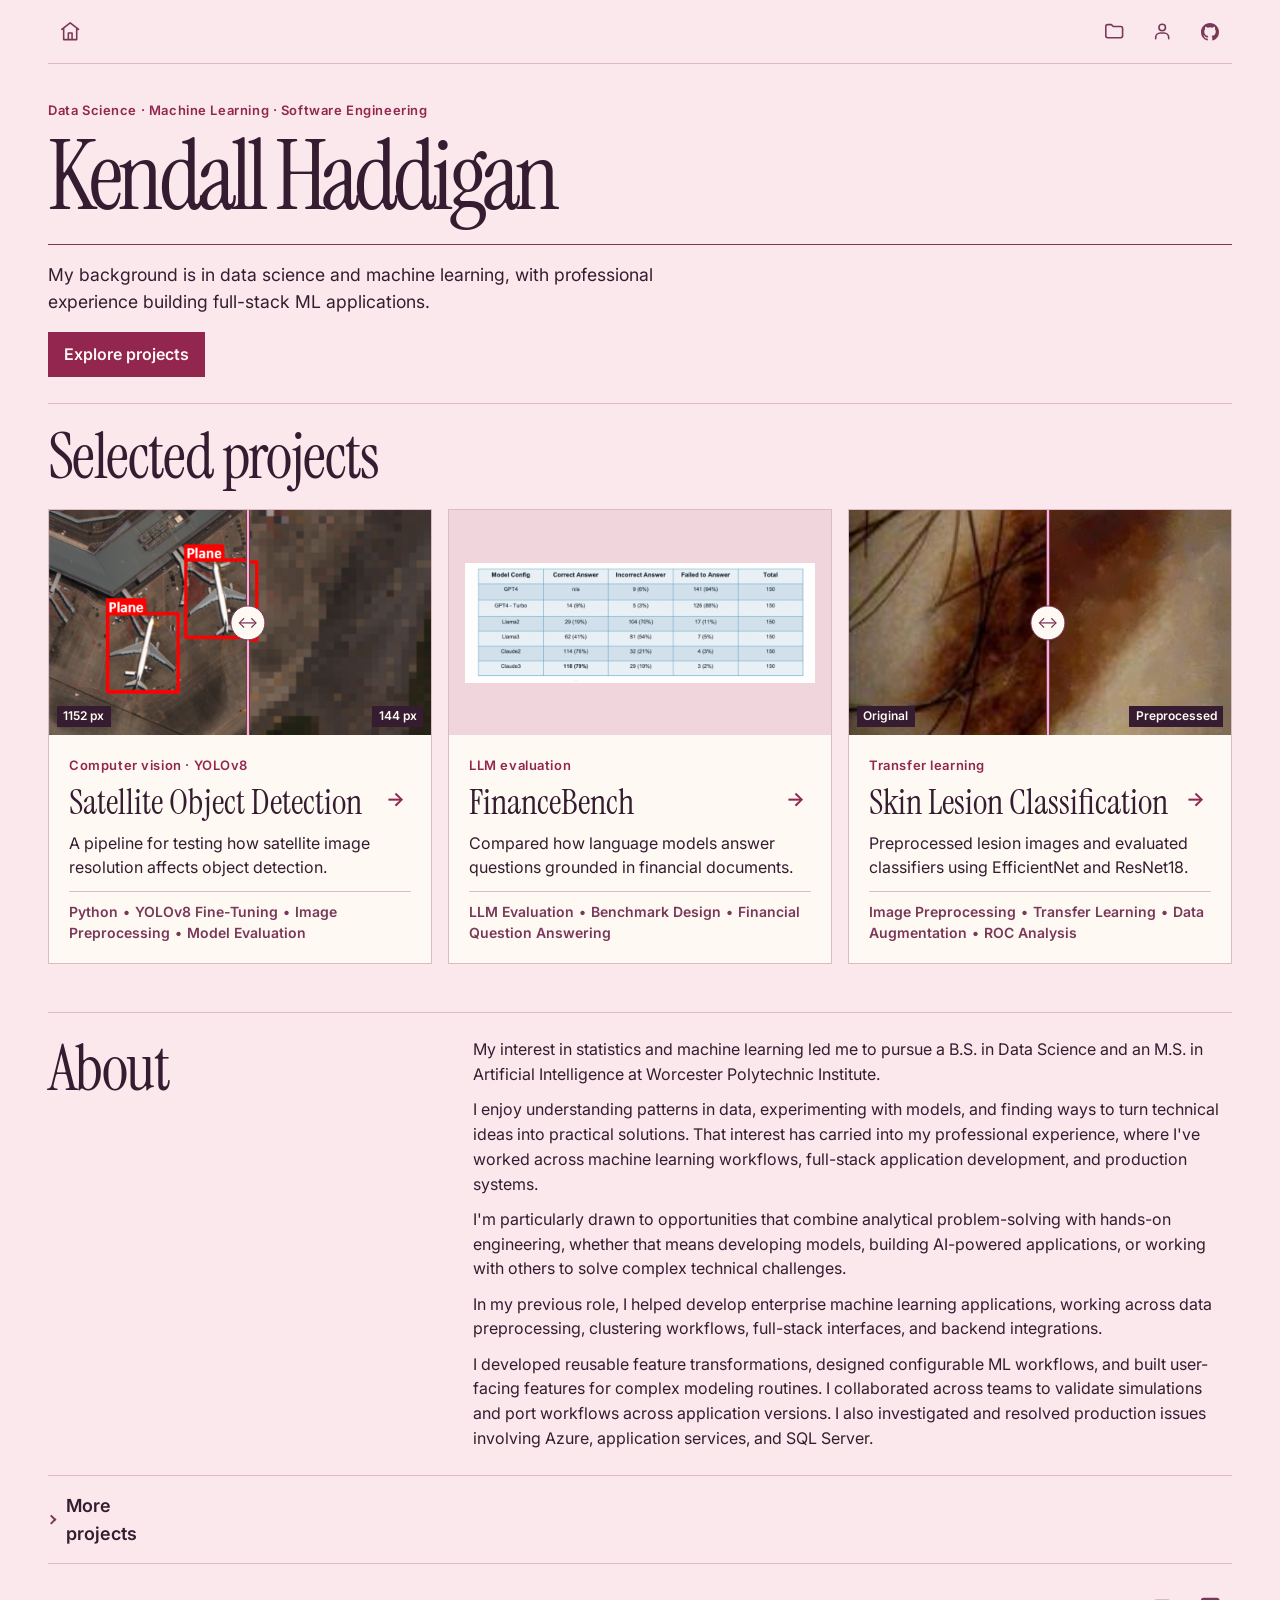
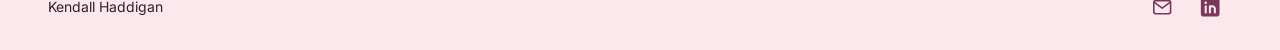
==== commit 699c15e0: "resize header, text to icons, redesign more projects" ====
--- a/index.html
+++ b/index.html
@@ -17,9 +17,9 @@
       </svg>
     </a>
     <nav aria-label="Main navigation">
-      <a href="#work">Projects</a>
-      <a href="#about">About</a>
-      <a href="https://github.com/kendallh78">GitHub</a>
+      <a href="#work" class="header-icon-link" aria-label="Projects" title="Projects"><svg viewBox="0 0 24 24" fill="none" stroke="currentColor" stroke-width="1.7" stroke-linecap="round" stroke-linejoin="round" aria-hidden="true" focusable="false"><path d="M3 7a2 2 0 0 1 2-2h4l2 2h8a2 2 0 0 1 2 2v8a2 2 0 0 1-2 2H5a2 2 0 0 1-2-2Z"/></svg></a>
+      <a href="#about" class="header-icon-link" aria-label="About" title="About"><svg viewBox="0 0 24 24" fill="none" stroke="currentColor" stroke-width="1.7" stroke-linecap="round" stroke-linejoin="round" aria-hidden="true" focusable="false"><circle cx="12" cy="8" r="3.5"/><path d="M5 20v-1a5 5 0 0 1 5-5h4a5 5 0 0 1 5 5v1"/></svg></a>
+      <a href="https://github.com/kendallh78" class="header-icon-link" aria-label="GitHub" title="GitHub"><svg viewBox="0 0 16 16" fill="currentColor" aria-hidden="true" focusable="false"><path d="M8 0C3.58 0 0 3.58 0 8a8 8 0 0 0 5.47 7.59c.4.07.55-.17.55-.38v-1.49c-2.23.48-2.7-.94-2.7-.94-.36-.92-.89-1.17-.89-1.17-.73-.5.06-.49.06-.49.8.06 1.22.82 1.22.82.71 1.22 1.87.87 2.33.66.07-.52.28-.87.51-1.07-1.78-.2-3.64-.89-3.64-3.95 0-.87.31-1.59.82-2.15-.08-.2-.36-1.02.08-2.12 0 0 .67-.21 2.2.82a7.67 7.67 0 0 1 4 0c1.53-1.03 2.2-.82 2.2-.82.44 1.1.16 1.92.08 2.12.51.56.82 1.28.82 2.15 0 3.07-1.87 3.75-3.65 3.95.29.25.54.74.54 1.49v2.2c0 .21.15.46.55.38A8 8 0 0 0 16 8c0-4.42-3.58-8-8-8Z"/></svg></a>
     </nav>
   </header>
   <main class="wrap" id="main">
@@ -42,12 +42,12 @@
             <span class="comparison-line" aria-hidden="true"></span>
             <span class="image-label image-label-left" aria-hidden="true">1152 px</span>
             <span class="image-label image-label-right" aria-hidden="true">144 px</span>
+            <div class="compare-control image-compare-control" hidden>
+              <span class="comparison-handle" aria-hidden="true">↔</span>
+              <input aria-label="Compare resolutions" id="resolution" type="range" aria-controls="satellite-comparison" data-comparison-label="higher-resolution view" min="0" max="100" value="52" aria-valuetext="52% higher-resolution view">
+            </div>
           </div>
           <div class="project-copy">
-            <div class="compare-control" hidden>
-              <label for="resolution">Compare resolutions</label>
-              <input id="resolution" type="range" aria-controls="satellite-comparison" data-comparison-label="higher-resolution view" min="0" max="100" value="52" aria-valuetext="52% higher-resolution view">
-            </div>
             <p class="eyebrow">Computer vision · YOLOv8</p>
             <div class="project-title">
               <h3>Satellite Object Detection</h3>
@@ -78,12 +78,12 @@
             <span class="comparison-line" aria-hidden="true"></span>
             <span class="image-label image-label-left" aria-hidden="true">Original</span>
             <span class="image-label image-label-right" aria-hidden="true">Preprocessed</span>
+            <div class="compare-control image-compare-control" hidden>
+              <span class="comparison-handle" aria-hidden="true">↔</span>
+              <input aria-label="Compare preprocessing" id="lesion-split" type="range" min="0" max="100" value="52" aria-controls="lesion-comparison" data-comparison-label="original image" aria-valuetext="52% original image">
+            </div>
           </div>
           <div class="project-copy">
-            <div class="compare-control" hidden>
-              <label for="lesion-split">Compare preprocessing</label>
-              <input id="lesion-split" type="range" min="0" max="100" value="52" aria-controls="lesion-comparison" data-comparison-label="original image" aria-valuetext="52% original image">
-            </div>
             <p class="eyebrow">Transfer learning</p>
             <div class="project-title">
               <h3>Skin Lesion Classification</h3>
@@ -107,14 +107,13 @@
     </section>
     <details class="archive">
       <summary>More projects</summary>
-      <ul>
-        <li><a href="https://l1l197-kendallh78.shinyapps.io/r_shiny/">R Shiny Application</a><br><span class="project-skills">R<span class="skill-separator" aria-hidden="true">•</span><span class="skill-pause">, </span>Shiny<span class="skill-separator" aria-hidden="true">•</span><span class="skill-pause">, </span>Feature Engineering<span class="skill-separator" aria-hidden="true">•</span><span class="skill-pause">, </span>Random Forest Classification</span></li>
-        <li><a href="https://docs.google.com/presentation/d/1i0IDJRD3Fgem1OZl95vP1CrycOi2n9uCUO3fP23TTro/edit?usp=sharing">Uber Business Analysis</a><br><span class="project-skills">Exploratory Data Analysis<span class="skill-separator" aria-hidden="true">•</span><span class="skill-pause">, </span>Business Analytics</span></li>
-        <li><a href="https://wp.wpi.edu/hawaii/enhancing-outreach-to-promote-water-conservation-practices-on-oahu/">Water Conservation Outreach on Oʻahu</a><br><span class="project-skills">Data Analysis<span class="skill-separator" aria-hidden="true">•</span><span class="skill-pause">, </span>Stakeholder Outreach<span class="skill-separator" aria-hidden="true">•</span><span class="skill-pause">, </span>Research Communication</span></li>
-        <li><a href="https://public.tableau.com/views/MQPCompetitorDashboard/CompetitorAnalysisDashboard">Competitor Data Analysis</a><br><span class="project-skills">Tableau<span class="skill-separator" aria-hidden="true">•</span><span class="skill-pause">, </span>Dashboard Design<span class="skill-separator" aria-hidden="true">•</span><span class="skill-pause">, </span>Competitor Analysis</span></li>
-        <li><a href="https://public.tableau.com/views/MQPTableau/Dashboard">Company Data Analysis</a><br><span class="project-skills">Tableau<span class="skill-separator" aria-hidden="true">•</span><span class="skill-pause">, </span>Data Visualization<span class="skill-separator" aria-hidden="true">•</span><span class="skill-pause">, </span>Dashboard Design</span></li>
-        <li><a href="https://public.tableau.com/shared/2TJ4TBJYQ">Vending Machine Analytics</a><br><span class="project-skills">Tableau<span class="skill-separator" aria-hidden="true">•</span><span class="skill-pause">, </span>Business Intelligence<span class="skill-separator" aria-hidden="true">•</span><span class="skill-pause">, </span>Data Visualization</span></li>
-        <li><a href="./images/Heart%20Data%20Visualization.png">Heart Data Visualization</a><br><span class="project-skills">JavaScript<span class="skill-separator" aria-hidden="true">•</span><span class="skill-pause">, </span>D3.js<span class="skill-separator" aria-hidden="true">•</span><span class="skill-pause">, </span>Linked Visualizations</span></li>
+      <ul class="archive-grid" role="list">
+        <li><a href="https://l1l197-kendallh78.shinyapps.io/r_shiny/">R Shiny Application</a><span class="project-skills">R<span class="skill-separator" aria-hidden="true">•</span><span class="skill-pause">, </span><wbr>Shiny<span class="skill-separator" aria-hidden="true">•</span><span class="skill-pause">, </span><wbr>Feature Engineering<span class="skill-separator" aria-hidden="true">•</span><span class="skill-pause">, </span><wbr>Random Forest Classification</span></li>
+        <li><a href="https://docs.google.com/presentation/d/1i0IDJRD3Fgem1OZl95vP1CrycOi2n9uCUO3fP23TTro/edit?usp=sharing">Uber Business Analysis</a><span class="project-skills">Exploratory Data Analysis<span class="skill-separator" aria-hidden="true">•</span><span class="skill-pause">, </span><wbr>Business Analytics</span></li>
+        <li><a href="https://wp.wpi.edu/hawaii/enhancing-outreach-to-promote-water-conservation-practices-on-oahu/">Water Conservation Outreach on Oʻahu</a><span class="project-skills">Data Analysis<span class="skill-separator" aria-hidden="true">•</span><span class="skill-pause">, </span><wbr>Stakeholder Outreach<span class="skill-separator" aria-hidden="true">•</span><span class="skill-pause">, </span><wbr>Research Communication</span></li>
+        <li><a href="https://public.tableau.com/views/MQPCompetitorDashboard/CompetitorAnalysisDashboard">Competitor Data Analysis</a><span class="project-skills">Tableau<span class="skill-separator" aria-hidden="true">•</span><span class="skill-pause">, </span><wbr>Dashboard Design<span class="skill-separator" aria-hidden="true">•</span><span class="skill-pause">, </span><wbr>Competitor Analysis</span></li>
+        <li><a href="https://public.tableau.com/views/MQPTableau/Dashboard">Company Data Analysis</a><span class="project-skills">Tableau<span class="skill-separator" aria-hidden="true">•</span><span class="skill-pause">, </span><wbr>Data Visualization<span class="skill-separator" aria-hidden="true">•</span><span class="skill-pause">, </span><wbr>Dashboard Design</span></li>
+        <li><a href="./images/Heart%20Data%20Visualization.png">Heart Data Visualization</a><span class="project-skills">JavaScript<span class="skill-separator" aria-hidden="true">•</span><span class="skill-pause">, </span><wbr>D3.js<span class="skill-separator" aria-hidden="true">•</span><span class="skill-pause">, </span><wbr>Linked Visualizations</span></li>
       </ul>
     </details>
   </main>
--- a/styles.css
+++ b/styles.css
@@ -31,20 +31,22 @@
 .site-header { padding-block: .6rem; border-bottom: 1px solid var(--line); }
 .site-header nav, .site-footer nav { display: flex; flex-wrap: wrap; gap: .4rem 1.25rem; }
 .site-header a, .site-footer { font-size: .875rem; }
-.home-link { display: grid; place-items: center; width: 2.75rem; height: 2.75rem; color: var(--skill-plum); }
-.home-link:hover { color: var(--berry); }
-.home-link svg { display: block; width: 1.4rem; height: 1.4rem; }
+.site-header nav { gap: .25rem; }
+.home-link, .header-icon-link { display: grid; place-items: center; width: 2.75rem; height: 2.75rem; color: var(--skill-plum); }
+.home-link:hover, .header-icon-link:hover { color: var(--berry); }
+.home-link svg, .header-icon-link svg { display: block; width: 1.4rem; height: 1.4rem; }
+.header-icon-link[aria-label="GitHub"] svg { width: 1.125rem; height: 1.125rem; }
 .hero {
   position: relative;
   isolation: isolate;
   overflow: hidden;
-  padding: clamp(2.8rem, 6vw, 5rem) 0;
-}
-.hero h1 { line-height: .95; }
-.hero .intro { max-width: 56ch; }
+  padding-block: clamp(1.4rem, 2.8vw, 2.25rem) clamp(1.15rem, 2vw, 1.65rem);
+}
+.hero h1 { font-size: clamp(2.75rem, 7.5vw, 6.5rem); line-height: .95; }
+.hero .intro { max-width: 56ch; margin-block: 1rem; font-size: clamp(1rem, 1.5vw, 1.1rem); }
 .hero-crease {
   height: 1px;
-  margin-top: clamp(1rem, 3vw, 2rem);
+  margin-top: clamp(.85rem, 2vw, 1.4rem);
   background: var(--skill-plum);
   transform-origin: left center;
 }
@@ -53,7 +55,8 @@
 h2 { font-size: clamp(2.5rem, 5vw, 4.1rem); letter-spacing: -.025em; }
 h3 { font-size: clamp(1.65rem, 2.7vw, 2.35rem); }
 .eyebrow { color: var(--berry); font-size: .8125rem; font-weight: 600; letter-spacing: .045em; }
-.hero .eyebrow, .case-header .eyebrow { margin-bottom: 1rem; }
+.hero .eyebrow { margin-bottom: .65rem; }
+.case-header .eyebrow { margin-bottom: 1rem; }
 .intro { max-width: 40ch; margin-block: 1.4rem; font-size: clamp(1rem, 2vw, 1.2rem); }
 .button { display: inline-block; background: var(--berry); color: var(--cream); padding: .65rem 1rem; text-decoration: none; font-weight: 600; }
 .button:hover { background: var(--plum); }
@@ -87,19 +90,80 @@
 .comparison { position: relative; overflow: hidden; --split: 52%; background: var(--plum); }
 .comparison img { width: 100%; height: 100%; display: block; object-fit: cover; object-position: center 43%; }
 .comparison-layer { position: absolute; inset: 0; clip-path: inset(0 calc(100% - var(--split)) 0 0); }
-.comparison-line { position: absolute; inset-block: 0; left: var(--split); width: 2px; background: var(--cream); transform: translateX(-50%); }
+.comparison-line { position: absolute; inset-block: 0; left: var(--split); width: 2px; background: #f3b5cb; box-shadow: 0 0 0 1px var(--skill-plum); transform: translateX(-50%); }
 .image-label { position: absolute; bottom: .5rem; font: 600 .75rem/1.4 "Inter", sans-serif; padding: .15rem .4rem; background: var(--plum); color: var(--cream); }
 .image-label-left { left: .5rem; }
 .image-label-right { right: .5rem; }
 .compare-control:not([hidden]) { display: flex; gap: .4rem .65rem; align-items: center; flex-wrap: wrap; }
 .compare-control label { font-size: .875rem; font-weight: 600; }
 .compare-control input { flex: 1 1 5rem; min-width: 0; width: 100%; min-height: 2rem; margin: 0; accent-color: var(--berry); }
+.image-compare-control:not([hidden]) { display: block; position: absolute; inset: 0; }
+.image-compare-control input {
+  position: absolute;
+  inset: 0;
+  height: 100%;
+  opacity: 0;
+  cursor: ew-resize;
+}
+.comparison-handle {
+  position: absolute;
+  top: 50%;
+  left: clamp(1.1rem, var(--split), calc(100% - 1.1rem));
+  transform: translate(-50%, -50%);
+  display: grid;
+  place-items: center;
+  width: 2.2rem;
+  height: 2.2rem;
+  border: 1px solid var(--skill-plum);
+  border-radius: 50%;
+  background: var(--cream);
+  color: var(--skill-plum);
+  pointer-events: none;
+}
+.image-compare-control:focus-within .comparison-handle {
+  outline: 2px solid var(--cream);
+  outline-offset: 2px;
+  box-shadow: 0 0 0 6px var(--skill-plum);
+}
 .profile-section { display: grid; grid-template-columns: .7fr 1.3fr; gap: 1rem; border-top: 1px solid var(--line); margin-top: 3rem; padding-block: 1.5rem; }
 .profile-section p + p { margin-top: .65rem; }
 .archive { border-top: 1px solid var(--line); padding-block: 1rem; }
-.archive summary { cursor: pointer; font-size: 1.125rem; font-weight: 600; }
-.archive .project-skills { font-size: 1rem; }
-.archive li + li { margin-top: .75rem; }
+.archive summary {
+  display: flex;
+  align-items: center;
+  gap: .65rem;
+  width: fit-content;
+  list-style: none;
+  cursor: pointer;
+  font-size: 1.125rem;
+  font-weight: 600;
+}
+.archive summary::-webkit-details-marker { display: none; }
+.archive summary::before {
+  content: "";
+  box-sizing: border-box;
+  flex: 0 0 .45rem;
+  height: .45rem;
+  border: solid var(--skill-plum);
+  border-width: 0 2px 2px 0;
+  transform: rotate(-45deg);
+}
+.archive[open] summary::before { transform: rotate(45deg); }
+.archive-grid {
+  display: grid;
+  grid-template-columns: repeat(2, minmax(0, 1fr));
+  gap: .65rem;
+  margin: .85rem 0 .4rem;
+  padding: 0;
+  list-style: none;
+}
+.archive-grid li { padding: .75rem .95rem; background: var(--cream); border: 1px solid var(--line); }
+.archive-grid a { color: var(--plum); font-weight: 600; }
+.archive-grid a:hover { color: var(--berry); }
+.archive-grid .project-skills { display: block; margin-top: .2rem; }
+@media (max-width: 36rem) {
+  .archive-grid { grid-template-columns: 1fr; }
+}
 .site-footer { border-top: 1px solid var(--line); }
 .site-footer .footer-contact { gap: .25rem; }
 .footer-contact a { display: grid; place-items: center; width: 2.75rem; height: 2.75rem; color: var(--skill-plum); }
@@ -161,7 +225,6 @@
 }
 @media (max-width: 36rem) {
   .wrap { width: calc(100% - 2rem); }
-  .hero h1 { font-size: clamp(3rem, 10.5vw, 4.1rem); }
   .project { display: block; }
   .project-image { aspect-ratio: 1.7; }
   .profile-section { grid-template-columns: 1fr; }
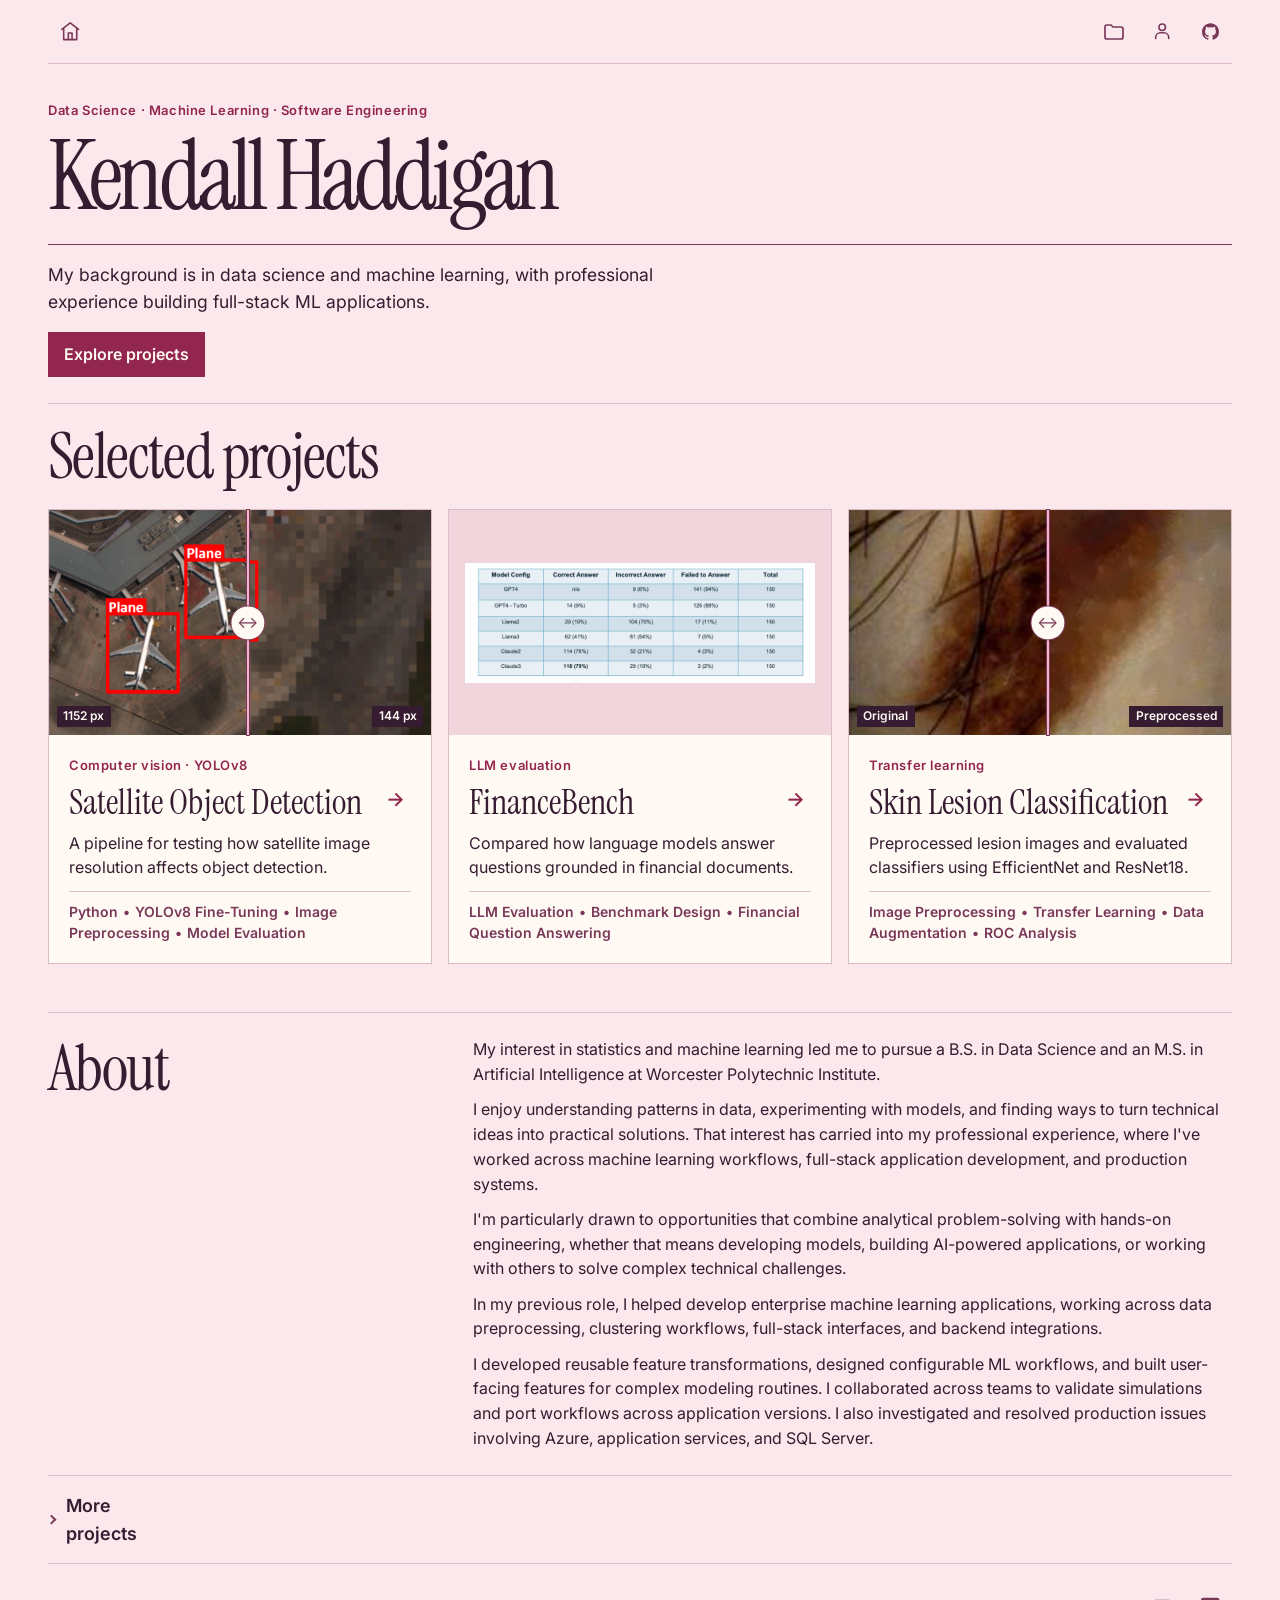
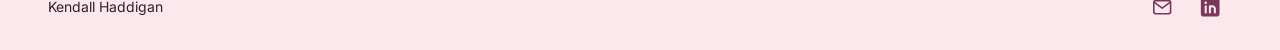
==== commit bde4f153: "sliders update and icon resizing" ====
--- a/index.html
+++ b/index.html
@@ -17,9 +17,9 @@
       </svg>
     </a>
     <nav aria-label="Main navigation">
-      <a href="#work" class="header-icon-link" aria-label="Projects" title="Projects"><svg viewBox="0 0 24 24" fill="none" stroke="currentColor" stroke-width="1.7" stroke-linecap="round" stroke-linejoin="round" aria-hidden="true" focusable="false"><path d="M3 7a2 2 0 0 1 2-2h4l2 2h8a2 2 0 0 1 2 2v8a2 2 0 0 1-2 2H5a2 2 0 0 1-2-2Z"/></svg></a>
-      <a href="#about" class="header-icon-link" aria-label="About" title="About"><svg viewBox="0 0 24 24" fill="none" stroke="currentColor" stroke-width="1.7" stroke-linecap="round" stroke-linejoin="round" aria-hidden="true" focusable="false"><circle cx="12" cy="8" r="3.5"/><path d="M5 20v-1a5 5 0 0 1 5-5h4a5 5 0 0 1 5 5v1"/></svg></a>
-      <a href="https://github.com/kendallh78" class="header-icon-link" aria-label="GitHub" title="GitHub"><svg viewBox="0 0 16 16" fill="currentColor" aria-hidden="true" focusable="false"><path d="M8 0C3.58 0 0 3.58 0 8a8 8 0 0 0 5.47 7.59c.4.07.55-.17.55-.38v-1.49c-2.23.48-2.7-.94-2.7-.94-.36-.92-.89-1.17-.89-1.17-.73-.5.06-.49.06-.49.8.06 1.22.82 1.22.82.71 1.22 1.87.87 2.33.66.07-.52.28-.87.51-1.07-1.78-.2-3.64-.89-3.64-3.95 0-.87.31-1.59.82-2.15-.08-.2-.36-1.02.08-2.12 0 0 .67-.21 2.2.82a7.67 7.67 0 0 1 4 0c1.53-1.03 2.2-.82 2.2-.82.44 1.1.16 1.92.08 2.12.51.56.82 1.28.82 2.15 0 3.07-1.87 3.75-3.65 3.95.29.25.54.74.54 1.49v2.2c0 .21.15.46.55.38A8 8 0 0 0 16 8c0-4.42-3.58-8-8-8Z"/></svg></a>
+      <a href="#work" class="header-icon-link" aria-label="Projects" title="Projects"><svg viewBox="2 2 20 20" fill="none" stroke="currentColor" stroke-width="1.7" stroke-linecap="round" stroke-linejoin="round" aria-hidden="true" focusable="false"><path d="M3 7a2 2 0 0 1 2-2h4l2 2h8a2 2 0 0 1 2 2v8a2 2 0 0 1-2 2H5a2 2 0 0 1-2-2Z"/></svg></a>
+      <a href="#about" class="header-icon-link" aria-label="About" title="About"><svg viewBox="0 .25 24 24" fill="none" stroke="currentColor" stroke-width="1.7" stroke-linecap="round" stroke-linejoin="round" aria-hidden="true" focusable="false"><circle cx="12" cy="8" r="3.5"/><path d="M5 20v-1a5 5 0 0 1 5-5h4a5 5 0 0 1 5 5v1"/></svg></a>
+      <a href="https://github.com/kendallh78" class="header-icon-link" aria-label="GitHub" title="GitHub"><svg viewBox="0 -.2 16 16" fill="currentColor" aria-hidden="true" focusable="false"><path d="M8 0C3.58 0 0 3.58 0 8a8 8 0 0 0 5.47 7.59c.4.07.55-.17.55-.38v-1.49c-2.23.48-2.7-.94-2.7-.94-.36-.92-.89-1.17-.89-1.17-.73-.5.06-.49.06-.49.8.06 1.22.82 1.22.82.71 1.22 1.87.87 2.33.66.07-.52.28-.87.51-1.07-1.78-.2-3.64-.89-3.64-3.95 0-.87.31-1.59.82-2.15-.08-.2-.36-1.02.08-2.12 0 0 .67-.21 2.2.82a7.67 7.67 0 0 1 4 0c1.53-1.03 2.2-.82 2.2-.82.44 1.1.16 1.92.08 2.12.51.56.82 1.28.82 2.15 0 3.07-1.87 3.75-3.65 3.95.29.25.54.74.54 1.49v2.2c0 .21.15.46.55.38A8 8 0 0 0 16 8c0-4.42-3.58-8-8-8Z"/></svg></a>
     </nav>
   </header>
   <main class="wrap" id="main">
--- a/styles.css
+++ b/styles.css
@@ -35,7 +35,8 @@
 .home-link, .header-icon-link { display: grid; place-items: center; width: 2.75rem; height: 2.75rem; color: var(--skill-plum); }
 .home-link:hover, .header-icon-link:hover { color: var(--berry); }
 .home-link svg, .header-icon-link svg { display: block; width: 1.4rem; height: 1.4rem; }
-.header-icon-link[aria-label="GitHub"] svg { width: 1.125rem; height: 1.125rem; }
+.header-icon-link[aria-label="Projects"] svg { width: 1.25rem; height: 1.25rem; }
+.header-icon-link[aria-label="GitHub"] svg { width: 1.0625rem; height: 1.0625rem; }
 .hero {
   position: relative;
   isolation: isolate;
@@ -88,6 +89,7 @@
 }
 .project-copy .project-skills { border-top: 1px solid var(--line); padding-top: .6rem; }
 .comparison { position: relative; overflow: hidden; --split: 52%; background: var(--plum); }
+.project .comparison { overflow: visible; }
 .comparison img { width: 100%; height: 100%; display: block; object-fit: cover; object-position: center 43%; }
 .comparison-layer { position: absolute; inset: 0; clip-path: inset(0 calc(100% - var(--split)) 0 0); }
 .comparison-line { position: absolute; inset-block: 0; left: var(--split); width: 2px; background: #f3b5cb; box-shadow: 0 0 0 1px var(--skill-plum); transform: translateX(-50%); }
@@ -108,7 +110,7 @@
 .comparison-handle {
   position: absolute;
   top: 50%;
-  left: clamp(1.1rem, var(--split), calc(100% - 1.1rem));
+  left: var(--split);
   transform: translate(-50%, -50%);
   display: grid;
   place-items: center;
